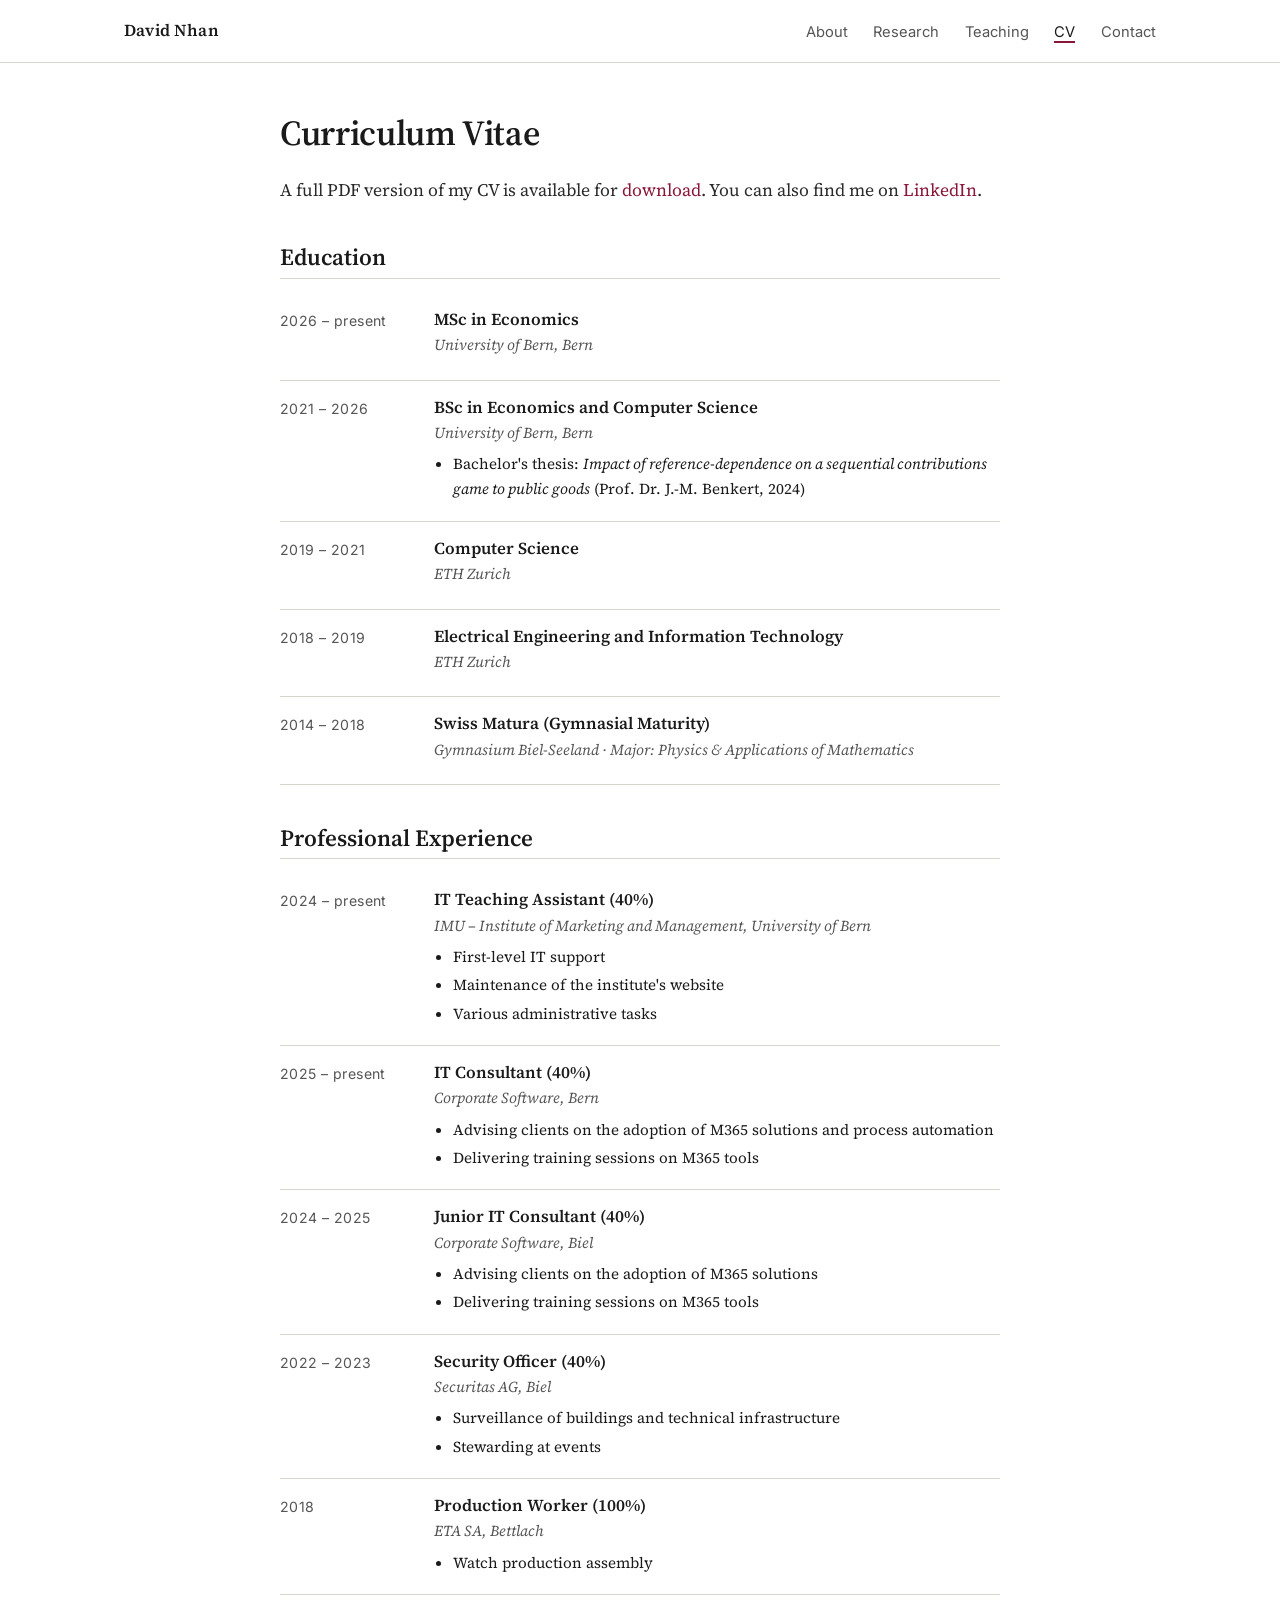
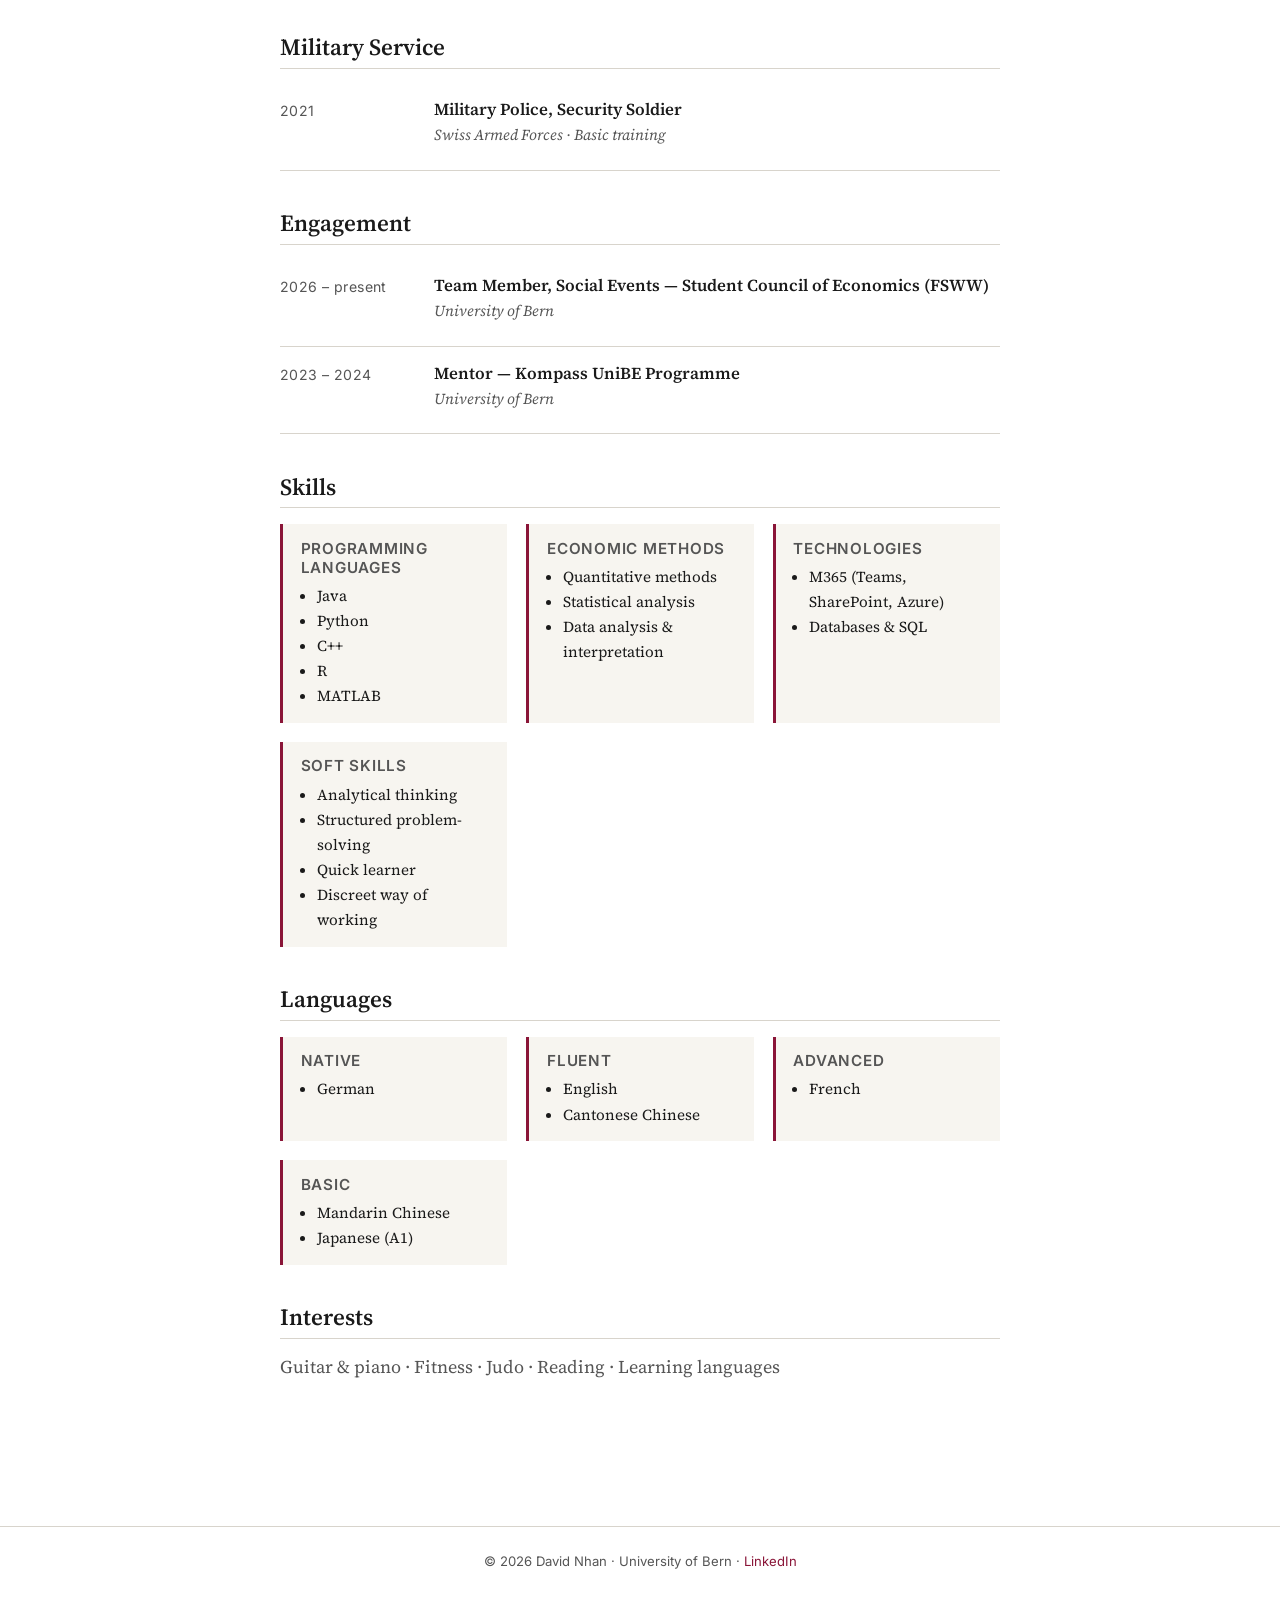
==== cv.html @ 2803896f "Initial commit: academic website" ====
<!DOCTYPE html>
<html lang="en">
<head>
  <meta charset="UTF-8" />
  <meta name="viewport" content="width=device-width, initial-scale=1.0" />
  <title>CV — David Nhan</title>
  <link rel="preconnect" href="https://fonts.googleapis.com" />
  <link rel="preconnect" href="https://fonts.gstatic.com" crossorigin />
  <link href="https://fonts.googleapis.com/css2?family=Inter:wght@400;500;600&family=Source+Serif+4:ital,wght@0,400;0,600;1,400&display=swap" rel="stylesheet" />
  <link rel="stylesheet" href="styles.css" />
</head>
<body>
  <header class="site-header">
    <nav class="nav" aria-label="Main navigation">
      <a href="index.html" class="nav-brand">David Nhan</a>
      <button class="nav-toggle" aria-label="Open menu" aria-expanded="false">☰</button>
      <ul class="nav-links" id="nav-links">
        <li><a href="index.html">About</a></li>
        <li><a href="research.html">Research</a></li>
        <li><a href="teaching.html">Teaching</a></li>
        <li><a href="cv.html" class="active">CV</a></li>
        <li><a href="index.html#contact">Contact</a></li>
      </ul>
    </nav>
  </header>

  <main>
    <div class="container-narrow">
      <h1>Curriculum Vitae</h1>
      <p class="lead">
        A full PDF version of my CV is available for
        <a href="docs/David-Nhan-FlowCV-Lebenslauf.pdf" target="_blank" rel="noopener">download</a>.
        You can also find me on
        <a href="https://www.linkedin.com/in/david-nhan-41972a270/" target="_blank" rel="noopener">LinkedIn</a>.
      </p>

      <h2>Education</h2>

      <div class="cv-section">
        <div class="cv-period">2026 – present</div>
        <div class="cv-entry">
          <h4>MSc in Economics</h4>
          <div class="cv-place">University of Bern, Bern</div>
        </div>
      </div>

      <div class="cv-section">
        <div class="cv-period">2021 – 2026</div>
        <div class="cv-entry">
          <h4>BSc in Economics and Computer Science</h4>
          <div class="cv-place">University of Bern, Bern</div>
          <ul>
            <li>Bachelor's thesis: <em>Impact of reference-dependence on a sequential contributions game to public goods</em> (Prof. Dr. J.-M. Benkert, 2024)</li>
          </ul>
        </div>
      </div>

      <div class="cv-section">
        <div class="cv-period">2019 – 2021</div>
        <div class="cv-entry">
          <h4>Computer Science</h4>
          <div class="cv-place">ETH Zurich</div>
        </div>
      </div>

      <div class="cv-section">
        <div class="cv-period">2018 – 2019</div>
        <div class="cv-entry">
          <h4>Electrical Engineering and Information Technology</h4>
          <div class="cv-place">ETH Zurich</div>
        </div>
      </div>

      <div class="cv-section">
        <div class="cv-period">2014 – 2018</div>
        <div class="cv-entry">
          <h4>Swiss Matura (Gymnasial Maturity)</h4>
          <div class="cv-place">Gymnasium Biel-Seeland · Major: Physics &amp; Applications of Mathematics</div>
        </div>
      </div>

      <h2>Professional Experience</h2>

      <div class="cv-section">
        <div class="cv-period">2024 – present</div>
        <div class="cv-entry">
          <h4>IT Teaching Assistant (40%)</h4>
          <div class="cv-place">IMU – Institute of Marketing and Management, University of Bern</div>
          <ul>
            <li>First-level IT support</li>
            <li>Maintenance of the institute's website</li>
            <li>Various administrative tasks</li>
          </ul>
        </div>
      </div>

      <div class="cv-section">
        <div class="cv-period">2025 – present</div>
        <div class="cv-entry">
          <h4>IT Consultant (40%)</h4>
          <div class="cv-place">Corporate Software, Bern</div>
          <ul>
            <li>Advising clients on the adoption of M365 solutions and process automation</li>
            <li>Delivering training sessions on M365 tools</li>
          </ul>
        </div>
      </div>

      <div class="cv-section">
        <div class="cv-period">2024 – 2025</div>
        <div class="cv-entry">
          <h4>Junior IT Consultant (40%)</h4>
          <div class="cv-place">Corporate Software, Biel</div>
          <ul>
            <li>Advising clients on the adoption of M365 solutions</li>
            <li>Delivering training sessions on M365 tools</li>
          </ul>
        </div>
      </div>

      <div class="cv-section">
        <div class="cv-period">2022 – 2023</div>
        <div class="cv-entry">
          <h4>Security Officer (40%)</h4>
          <div class="cv-place">Securitas AG, Biel</div>
          <ul>
            <li>Surveillance of buildings and technical infrastructure</li>
            <li>Stewarding at events</li>
          </ul>
        </div>
      </div>

      <div class="cv-section">
        <div class="cv-period">2018</div>
        <div class="cv-entry">
          <h4>Production Worker (100%)</h4>
          <div class="cv-place">ETA SA, Bettlach</div>
          <ul>
            <li>Watch production assembly</li>
          </ul>
        </div>
      </div>

      <h2>Military Service</h2>
      <div class="cv-section">
        <div class="cv-period">2021</div>
        <div class="cv-entry">
          <h4>Military Police, Security Soldier</h4>
          <div class="cv-place">Swiss Armed Forces · Basic training</div>
        </div>
      </div>

      <h2>Engagement</h2>
      <div class="cv-section">
        <div class="cv-period">2026 – present</div>
        <div class="cv-entry">
          <h4>Team Member, Social Events — Student Council of Economics (FSWW)</h4>
          <div class="cv-place">University of Bern</div>
        </div>
      </div>
      <div class="cv-section">
        <div class="cv-period">2023 – 2024</div>
        <div class="cv-entry">
          <h4>Mentor — Kompass UniBE Programme</h4>
          <div class="cv-place">University of Bern</div>
        </div>
      </div>

      <h2>Skills</h2>
      <div class="tag-grid">
        <div class="tag-card">
          <h4>Programming Languages</h4>
          <ul>
            <li>Java</li>
            <li>Python</li>
            <li>C++</li>
            <li>R</li>
            <li>MATLAB</li>
          </ul>
        </div>
        <div class="tag-card">
          <h4>Economic Methods</h4>
          <ul>
            <li>Quantitative methods</li>
            <li>Statistical analysis</li>
            <li>Data analysis &amp; interpretation</li>
          </ul>
        </div>
        <div class="tag-card">
          <h4>Technologies</h4>
          <ul>
            <li>M365 (Teams, SharePoint, Azure)</li>
            <li>Databases &amp; SQL</li>
          </ul>
        </div>
        <div class="tag-card">
          <h4>Soft Skills</h4>
          <ul>
            <li>Analytical thinking</li>
            <li>Structured problem-solving</li>
            <li>Quick learner</li>
            <li>Discreet way of working</li>
          </ul>
        </div>
      </div>

      <h2>Languages</h2>
      <div class="tag-grid">
        <div class="tag-card">
          <h4>Native</h4>
          <ul><li>German</li></ul>
        </div>
        <div class="tag-card">
          <h4>Fluent</h4>
          <ul>
            <li>English</li>
            <li>Cantonese Chinese</li>
          </ul>
        </div>
        <div class="tag-card">
          <h4>Advanced</h4>
          <ul><li>French</li></ul>
        </div>
        <div class="tag-card">
          <h4>Basic</h4>
          <ul>
            <li>Mandarin Chinese</li>
            <li>Japanese (A1)</li>
          </ul>
        </div>
      </div>

      <h2>Interests</h2>
      <p class="muted">Guitar &amp; piano · Fitness · Judo · Reading · Learning languages</p>
    </div>
  </main>

  <footer class="site-footer">
    © <span id="year"></span> David Nhan · University of Bern ·
    <a href="https://www.linkedin.com/in/david-nhan-41972a270/" target="_blank" rel="noopener">LinkedIn</a>
  </footer>

  <script src="script.js"></script>
</body>
</html>
---- styles.css ----
/* ============================================
   Academic Website – David Nhan
   Style: classic academic (think MIT/Stanford
   faculty pages). Restrained palette, serif
   typography, generous whitespace.
   ============================================ */

:root {
  --color-bg: #ffffff;
  --color-surface: #f7f5f0;
  --color-text: #1a1a1a;
  --color-muted: #555;
  --color-line: #d8d4cc;
  --color-accent: #8a1538;     /* Berner Burgundrot */
  --color-accent-dark: #5e0e26;
  --color-link: #8a1538;

  --font-serif: "Source Serif 4", "Source Serif Pro", "Iowan Old Style",
                "Palatino Linotype", Palatino, Georgia, serif;
  --font-sans: "Inter", -apple-system, BlinkMacSystemFont, "Segoe UI",
               Roboto, Helvetica, Arial, sans-serif;

  --max-width: 1080px;
  --content-width: 720px;
}

/* -------- Reset / base -------- */
*,
*::before,
*::after { box-sizing: border-box; }

html { scroll-behavior: smooth; }

body {
  margin: 0;
  font-family: var(--font-serif);
  font-size: 18px;
  line-height: 1.65;
  color: var(--color-text);
  background: var(--color-bg);
  -webkit-font-smoothing: antialiased;
  text-rendering: optimizeLegibility;
}

img { max-width: 100%; display: block; }

a {
  color: var(--color-link);
  text-decoration: none;
  border-bottom: 1px solid transparent;
  transition: border-color .15s ease, color .15s ease;
}
a:hover { border-bottom-color: var(--color-link); }

h1, h2, h3, h4 {
  font-family: var(--font-serif);
  font-weight: 600;
  line-height: 1.25;
  margin: 0 0 .6em;
  color: var(--color-text);
}
h1 { font-size: 2.2rem; letter-spacing: -0.01em; }
h2 {
  font-size: 1.45rem;
  margin-top: 2.4rem;
  padding-bottom: .35rem;
  border-bottom: 1px solid var(--color-line);
}
h3 { font-size: 1.15rem; margin-top: 1.6rem; }

p { margin: 0 0 1rem; }

/* -------- Header / Navigation -------- */
.site-header {
  border-bottom: 1px solid var(--color-line);
  background: var(--color-bg);
  position: sticky;
  top: 0;
  z-index: 50;
  backdrop-filter: saturate(180%) blur(8px);
  background-color: rgba(255, 255, 255, 0.92);
}

.nav {
  max-width: var(--max-width);
  margin: 0 auto;
  padding: 1rem 1.5rem;
  display: flex;
  align-items: center;
  justify-content: space-between;
  gap: 2rem;
}

.nav-brand {
  font-family: var(--font-serif);
  font-size: 1.05rem;
  font-weight: 600;
  letter-spacing: 0.01em;
  color: var(--color-text);
  border-bottom: none;
}
.nav-brand:hover { color: var(--color-accent); }

.nav-links {
  display: flex;
  gap: 1.6rem;
  list-style: none;
  margin: 0;
  padding: 0;
}

.nav-links a {
  font-family: var(--font-sans);
  font-size: 0.92rem;
  color: var(--color-muted);
  border-bottom: none;
  position: relative;
  padding-bottom: 2px;
}
.nav-links a::after {
  content: "";
  position: absolute;
  left: 0; right: 0; bottom: 0;
  height: 2px;
  background: var(--color-accent);
  transform: scaleX(0);
  transform-origin: center;
  transition: transform .2s ease;
}
.nav-links a:hover,
.nav-links a.active {
  color: var(--color-text);
}
.nav-links a:hover::after,
.nav-links a.active::after { transform: scaleX(1); }

.nav-toggle {
  display: none;
  background: none;
  border: 1px solid var(--color-line);
  border-radius: 4px;
  padding: .35rem .55rem;
  cursor: pointer;
  font-size: 1.1rem;
}

/* -------- Layout -------- */
main {
  max-width: var(--max-width);
  margin: 0 auto;
  padding: 3rem 1.5rem 4rem;
}

.container-narrow {
  max-width: var(--content-width);
  margin: 0 auto;
}

/* -------- Home: hero -------- */
.hero {
  display: grid;
  grid-template-columns: 220px 1fr;
  gap: 2.5rem;
  align-items: start;
  margin-bottom: 3rem;
}

.hero-photo {
  width: 220px;
  height: 270px;
  object-fit: cover;
  border: 1px solid var(--color-line);
  filter: grayscale(15%);
}

.hero-text h1 { margin-bottom: .25rem; }
.hero-title {
  font-family: var(--font-sans);
  font-size: 0.95rem;
  color: var(--color-muted);
  text-transform: uppercase;
  letter-spacing: 0.08em;
  margin-bottom: 1rem;
}

.hero-affiliation {
  font-style: italic;
  color: var(--color-muted);
  margin-bottom: 1.2rem;
}

.contact-list {
  list-style: none;
  padding: 0;
  margin: 1rem 0 0;
  font-family: var(--font-sans);
  font-size: 0.9rem;
  color: var(--color-muted);
}
.contact-list li {
  padding: .15rem 0;
}
.contact-list .label {
  display: inline-block;
  width: 90px;
  color: var(--color-text);
  font-weight: 500;
}

/* -------- News list -------- */
.news-list {
  list-style: none;
  padding: 0;
  margin: 0;
}
.news-list li {
  display: grid;
  grid-template-columns: 90px 1fr;
  gap: 1rem;
  padding: .6rem 0;
  border-bottom: 1px dotted var(--color-line);
}
.news-list li:last-child { border-bottom: none; }
.news-date {
  font-family: var(--font-sans);
  font-size: .85rem;
  color: var(--color-muted);
  text-transform: uppercase;
  letter-spacing: 0.05em;
  padding-top: .15rem;
}

/* -------- Research / Publications -------- */
.research-area {
  margin-bottom: 1.4rem;
}
.research-area h3 { margin-bottom: .3rem; }

.publication {
  padding: 1rem 0;
  border-bottom: 1px solid var(--color-line);
}
.publication:last-child { border-bottom: none; }
.publication .pub-title {
  font-weight: 600;
  font-size: 1.05rem;
  margin-bottom: .25rem;
}
.publication .pub-meta {
  font-family: var(--font-sans);
  font-size: 0.88rem;
  color: var(--color-muted);
  margin-bottom: .4rem;
}
.publication .pub-abstract {
  font-size: 0.96rem;
  color: #333;
}
.pub-links {
  margin-top: .5rem;
  font-family: var(--font-sans);
  font-size: 0.85rem;
}
.pub-links a {
  display: inline-block;
  margin-right: .8rem;
  padding: .2rem .55rem;
  border: 1px solid var(--color-line);
  border-radius: 3px;
  color: var(--color-muted);
}
.pub-links a:hover {
  color: var(--color-accent);
  border-color: var(--color-accent);
}

/* -------- CV -------- */
.cv-section {
  display: grid;
  grid-template-columns: 130px 1fr;
  gap: 1.5rem;
  padding: 1rem 0;
  border-bottom: 1px solid var(--color-line);
}
.cv-section:last-child { border-bottom: none; }

.cv-period {
  font-family: var(--font-sans);
  font-size: 0.88rem;
  color: var(--color-muted);
  letter-spacing: 0.03em;
}
.cv-entry h4 {
  margin: 0 0 .15rem;
  font-size: 1.05rem;
  font-weight: 600;
}
.cv-entry .cv-place {
  font-style: italic;
  color: var(--color-muted);
  font-size: 0.95rem;
  margin-bottom: .4rem;
}
.cv-entry ul {
  margin: .3rem 0 0;
  padding-left: 1.2rem;
  font-size: 0.95rem;
}
.cv-entry ul li { margin-bottom: .2rem; }

/* -------- Skills tags -------- */
.tag-grid {
  display: grid;
  grid-template-columns: repeat(auto-fit, minmax(220px, 1fr));
  gap: 1.2rem;
  margin-top: 1rem;
}
.tag-card {
  background: var(--color-surface);
  border-left: 3px solid var(--color-accent);
  padding: .9rem 1.1rem;
}
.tag-card h4 {
  margin: 0 0 .4rem;
  font-size: 0.95rem;
  font-family: var(--font-sans);
  text-transform: uppercase;
  letter-spacing: 0.05em;
  color: var(--color-muted);
}
.tag-card ul {
  margin: 0;
  padding-left: 1rem;
  font-size: 0.95rem;
}

/* -------- Teaching list -------- */
.teaching-list {
  list-style: none;
  padding: 0;
  margin: 0;
}
.teaching-list li {
  padding: .8rem 0;
  border-bottom: 1px solid var(--color-line);
}
.teaching-list .course-title {
  font-weight: 600;
}
.teaching-list .course-meta {
  font-family: var(--font-sans);
  font-size: 0.85rem;
  color: var(--color-muted);
  margin-top: .15rem;
}

/* -------- Footer -------- */
.site-footer {
  border-top: 1px solid var(--color-line);
  margin-top: 4rem;
  padding: 1.5rem;
  text-align: center;
  font-family: var(--font-sans);
  font-size: 0.82rem;
  color: var(--color-muted);
}

/* -------- Utility -------- */
.lead {
  font-size: 1.1rem;
  color: #2a2a2a;
}
.muted { color: var(--color-muted); }

/* -------- Responsive -------- */
@media (max-width: 760px) {
  body { font-size: 17px; }

  .hero {
    grid-template-columns: 1fr;
    gap: 1.5rem;
  }
  .hero-photo {
    width: 160px;
    height: 200px;
    margin: 0 auto;
  }
  .hero-text { text-align: center; }
  .contact-list { display: inline-block; text-align: left; }

  .nav-links {
    position: absolute;
    top: 100%;
    right: 1rem;
    background: var(--color-bg);
    border: 1px solid var(--color-line);
    flex-direction: column;
    padding: 1rem 1.4rem;
    gap: .8rem;
    display: none;
    box-shadow: 0 6px 20px rgba(0,0,0,.06);
  }
  .nav-links.open { display: flex; }
  .nav-toggle { display: inline-block; }

  .cv-section,
  .news-list li {
    grid-template-columns: 1fr;
    gap: .25rem;
  }
}
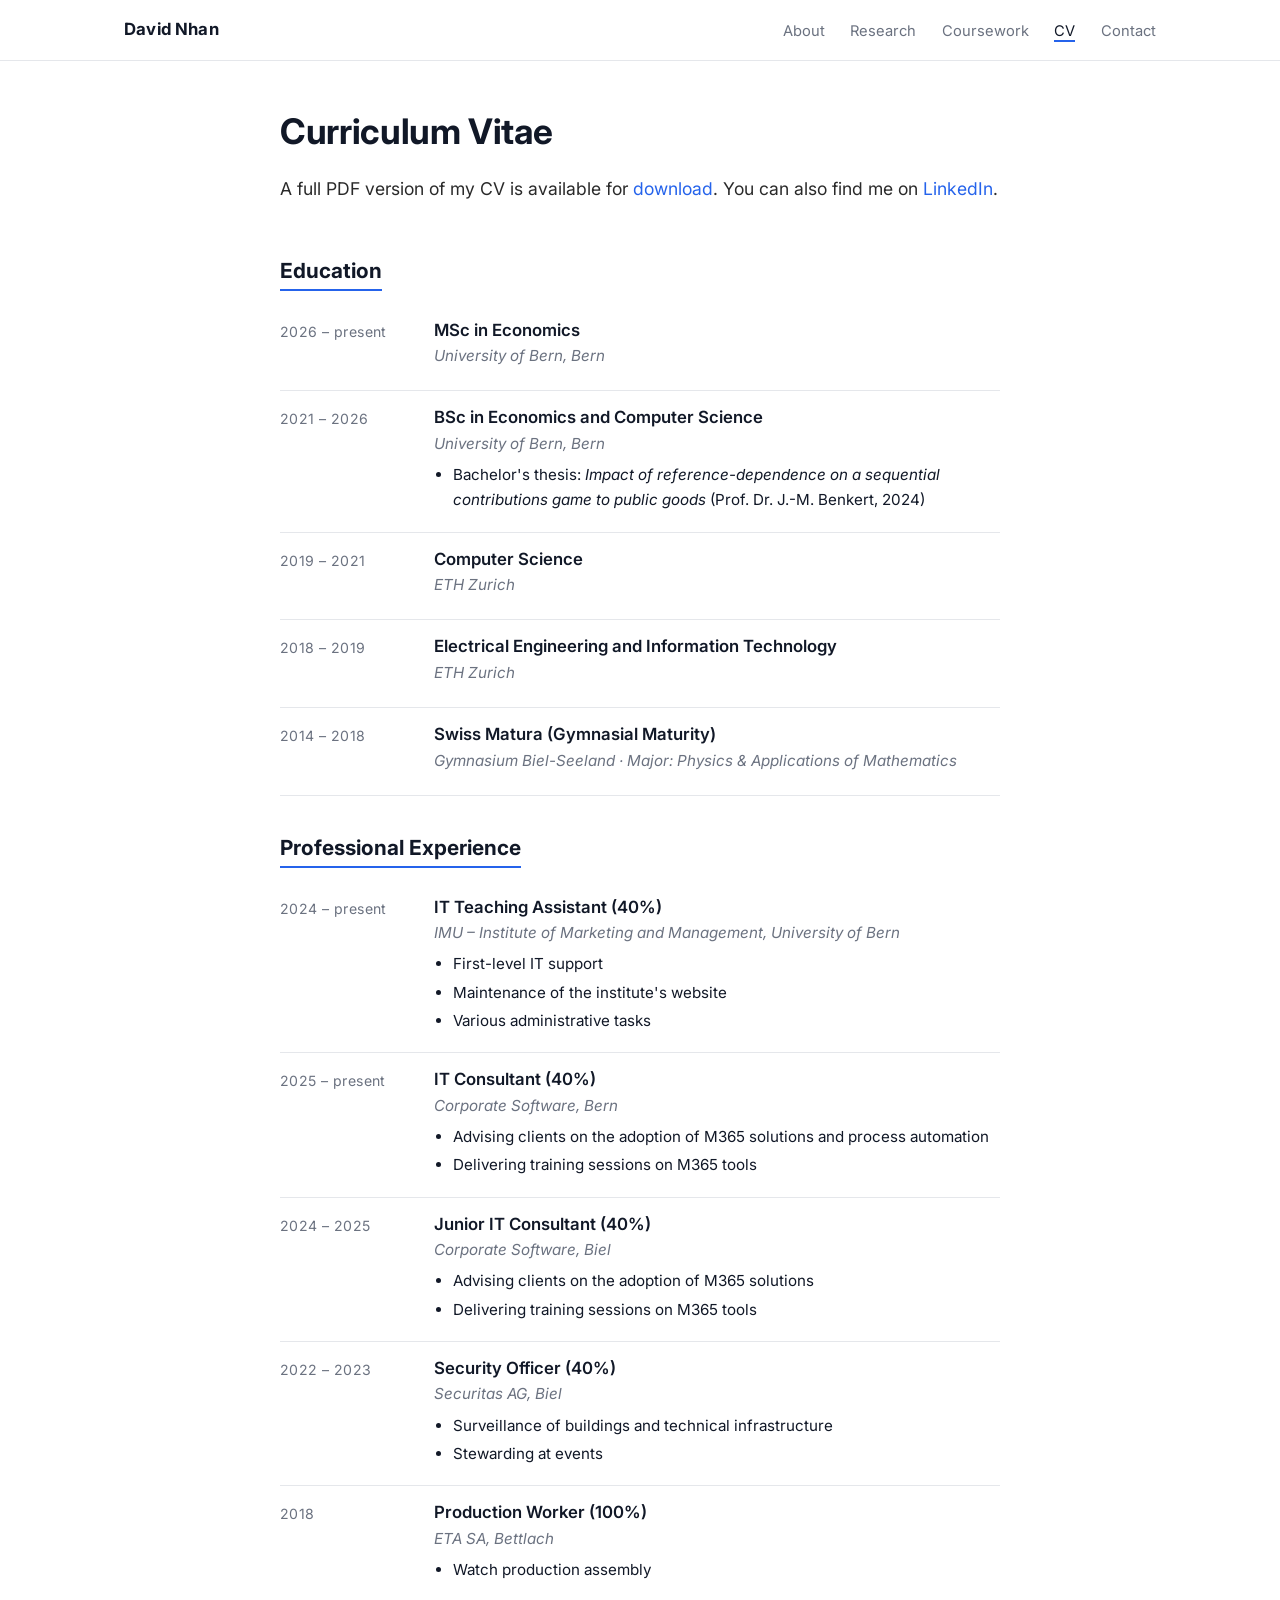
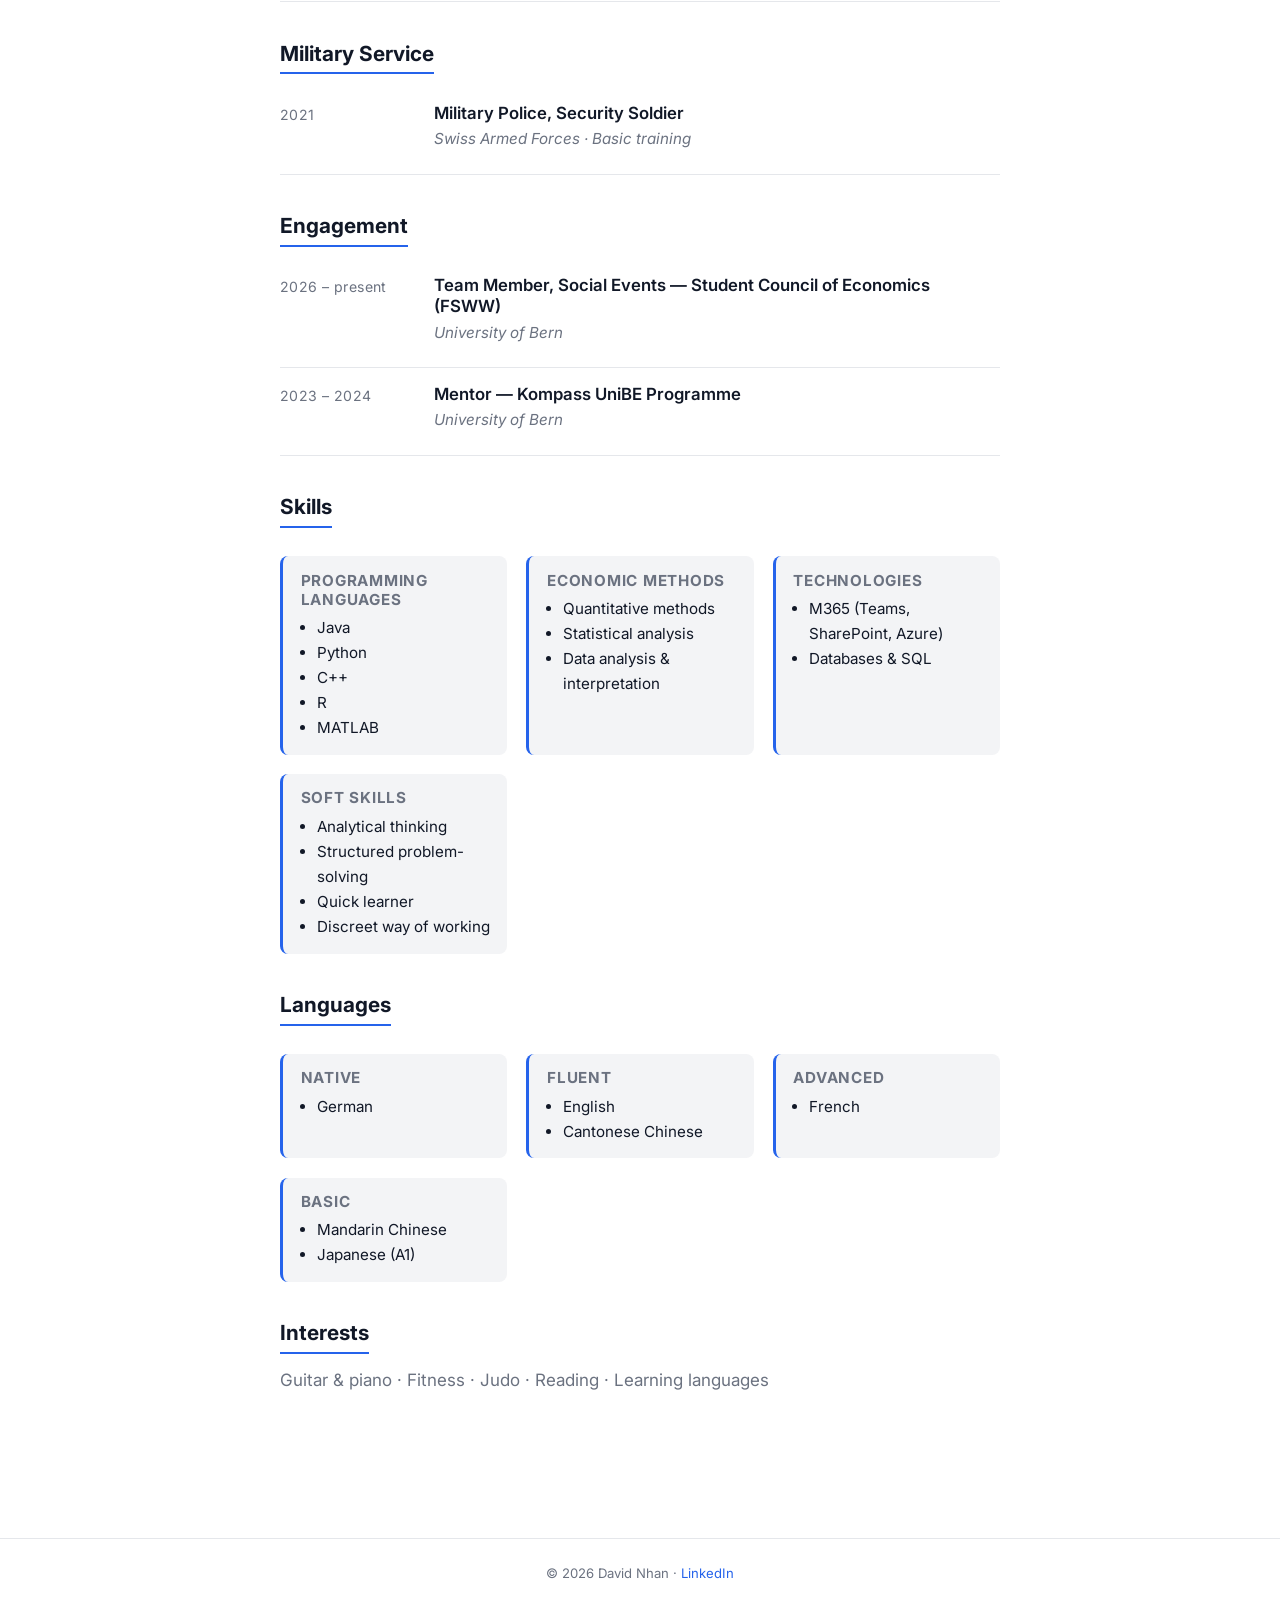
==== commit 48d03fa7: "Redesign: modern student style, remove professor artifacts" ====
--- a/cv.html
+++ b/cv.html
@@ -17,7 +17,7 @@
       <ul class="nav-links" id="nav-links">
         <li><a href="index.html">About</a></li>
         <li><a href="research.html">Research</a></li>
-        <li><a href="teaching.html">Teaching</a></li>
+        <li><a href="teaching.html">Coursework</a></li>
         <li><a href="cv.html" class="active">CV</a></li>
         <li><a href="index.html#contact">Contact</a></li>
       </ul>
@@ -236,7 +236,7 @@
   </main>
 
   <footer class="site-footer">
-    © <span id="year"></span> David Nhan · University of Bern ·
+    © <span id="year"></span> David Nhan ·
     <a href="https://www.linkedin.com/in/david-nhan-41972a270/" target="_blank" rel="noopener">LinkedIn</a>
   </footer>
 
--- a/styles.css
+++ b/styles.css
@@ -1,22 +1,19 @@
 /* ============================================
-   Academic Website – David Nhan
-   Style: classic academic (think MIT/Stanford
-   faculty pages). Restrained palette, serif
-   typography, generous whitespace.
+   Personal Website – David Nhan
+   Style: modern, clean student portfolio.
    ============================================ */
 
 :root {
   --color-bg: #ffffff;
-  --color-surface: #f7f5f0;
-  --color-text: #1a1a1a;
-  --color-muted: #555;
-  --color-line: #d8d4cc;
-  --color-accent: #8a1538;     /* Berner Burgundrot */
-  --color-accent-dark: #5e0e26;
-  --color-link: #8a1538;
-
-  --font-serif: "Source Serif 4", "Source Serif Pro", "Iowan Old Style",
-                "Palatino Linotype", Palatino, Georgia, serif;
+  --color-surface: #f3f4f6;
+  --color-text: #111827;
+  --color-muted: #6b7280;
+  --color-line: #e5e7eb;
+  --color-accent: #2563eb;
+  --color-accent-dark: #1d4ed8;
+  --color-link: #2563eb;
+
+  --font-serif: "Source Serif 4", Georgia, serif;
   --font-sans: "Inter", -apple-system, BlinkMacSystemFont, "Segoe UI",
                Roboto, Helvetica, Arial, sans-serif;
 
@@ -33,8 +30,8 @@
 
 body {
   margin: 0;
-  font-family: var(--font-serif);
-  font-size: 18px;
+  font-family: var(--font-sans);
+  font-size: 17px;
   line-height: 1.65;
   color: var(--color-text);
   background: var(--color-bg);
@@ -53,18 +50,19 @@
 a:hover { border-bottom-color: var(--color-link); }
 
 h1, h2, h3, h4 {
-  font-family: var(--font-serif);
-  font-weight: 600;
+  font-family: var(--font-sans);
+  font-weight: 700;
   line-height: 1.25;
   margin: 0 0 .6em;
   color: var(--color-text);
 }
 h1 { font-size: 2.2rem; letter-spacing: -0.01em; }
 h2 {
-  font-size: 1.45rem;
+  font-size: 1.3rem;
   margin-top: 2.4rem;
   padding-bottom: .35rem;
-  border-bottom: 1px solid var(--color-line);
+  border-bottom: 2px solid var(--color-accent);
+  display: inline-block;
 }
 h3 { font-size: 1.15rem; margin-top: 1.6rem; }
 
@@ -92,9 +90,9 @@
 }
 
 .nav-brand {
-  font-family: var(--font-serif);
+  font-family: var(--font-sans);
   font-size: 1.05rem;
-  font-weight: 600;
+  font-weight: 700;
   letter-spacing: 0.01em;
   color: var(--color-text);
   border-bottom: none;
@@ -159,27 +157,28 @@
 /* -------- Home: hero -------- */
 .hero {
   display: grid;
-  grid-template-columns: 220px 1fr;
+  grid-template-columns: 200px 1fr;
   gap: 2.5rem;
-  align-items: start;
+  align-items: center;
   margin-bottom: 3rem;
 }
 
 .hero-photo {
-  width: 220px;
-  height: 270px;
+  width: 200px;
+  height: 200px;
   object-fit: cover;
-  border: 1px solid var(--color-line);
-  filter: grayscale(15%);
+  border-radius: 50%;
+  border: 3px solid var(--color-line);
+  filter: grayscale(0%);
 }
 
 .hero-text h1 { margin-bottom: .25rem; }
 .hero-title {
   font-family: var(--font-sans);
-  font-size: 0.95rem;
-  color: var(--color-muted);
-  text-transform: uppercase;
-  letter-spacing: 0.08em;
+  font-size: 1rem;
+  color: var(--color-accent);
+  font-weight: 500;
+  letter-spacing: 0;
   margin-bottom: 1rem;
 }
 
@@ -317,6 +316,7 @@
 }
 .tag-card {
   background: var(--color-surface);
+  border-radius: 8px;
   border-left: 3px solid var(--color-accent);
   padding: .9rem 1.1rem;
 }
@@ -381,8 +381,8 @@
     gap: 1.5rem;
   }
   .hero-photo {
-    width: 160px;
-    height: 200px;
+    width: 140px;
+    height: 140px;
     margin: 0 auto;
   }
   .hero-text { text-align: center; }
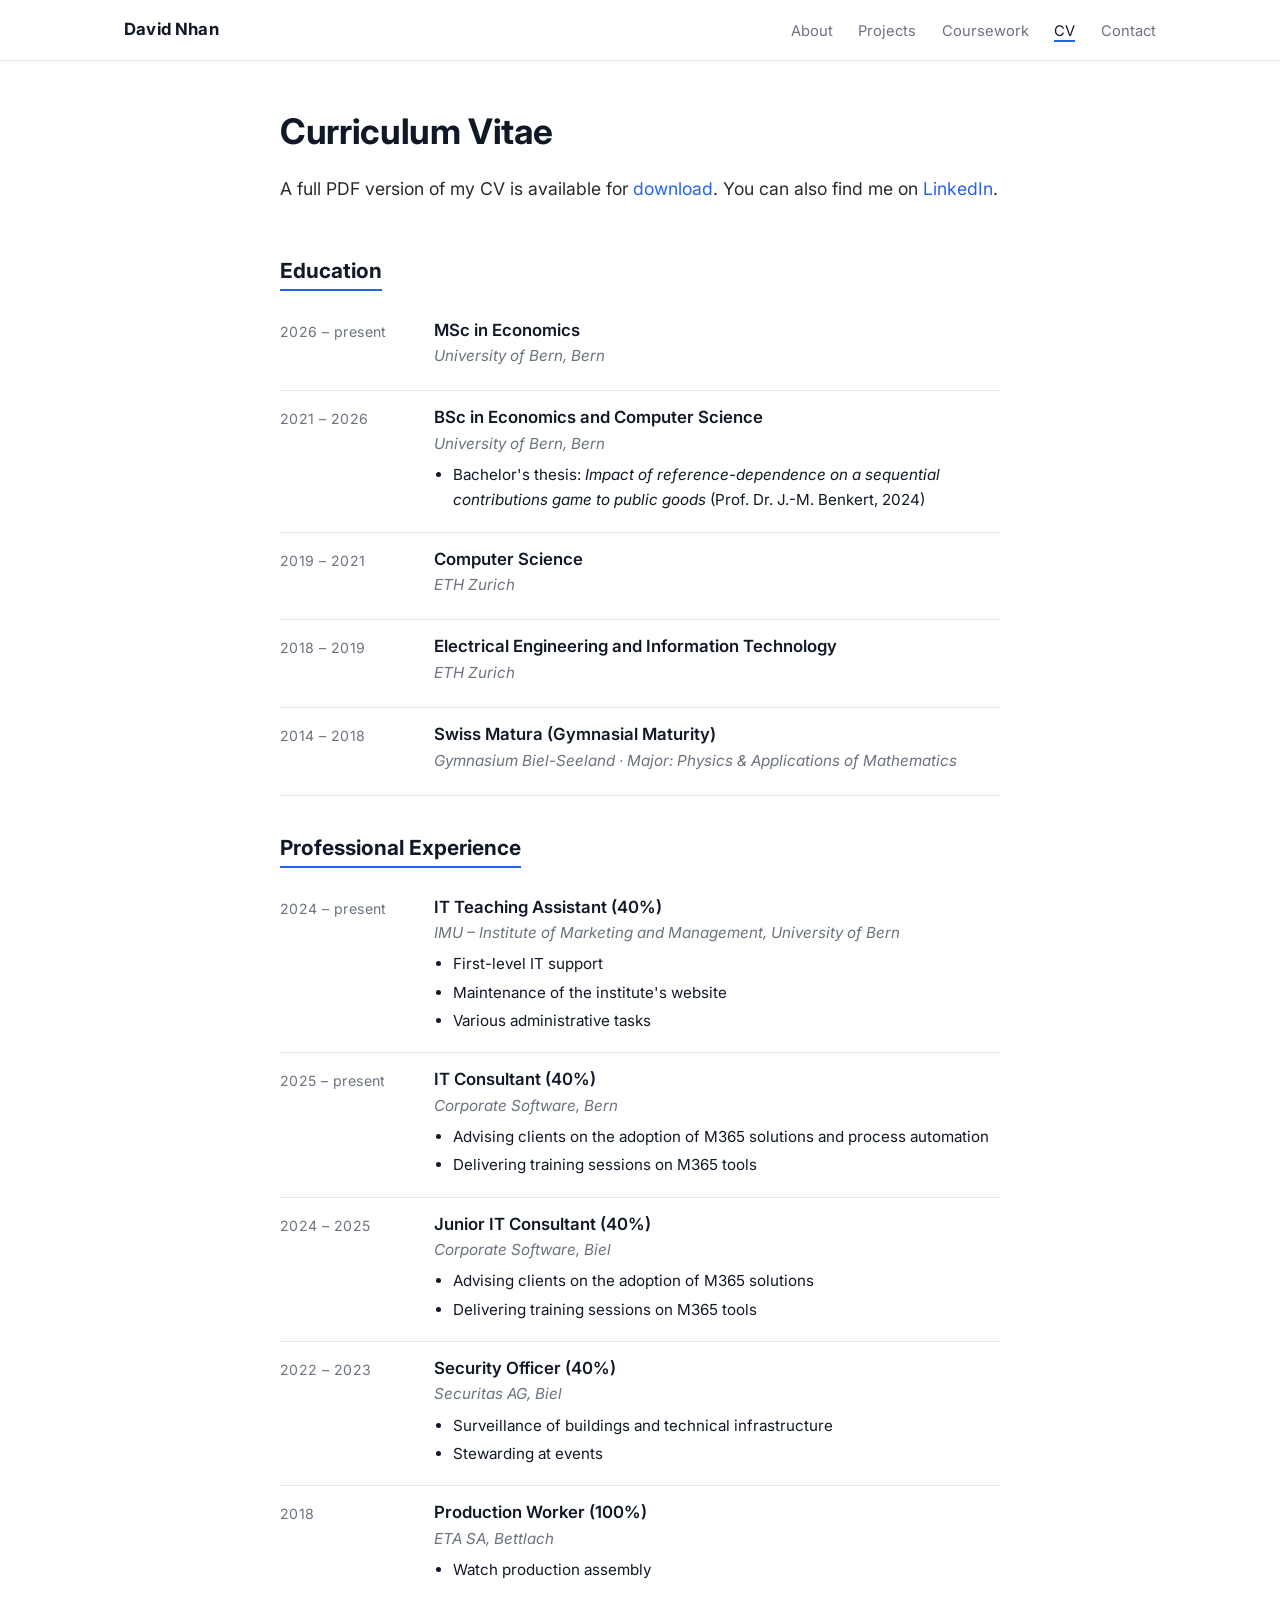
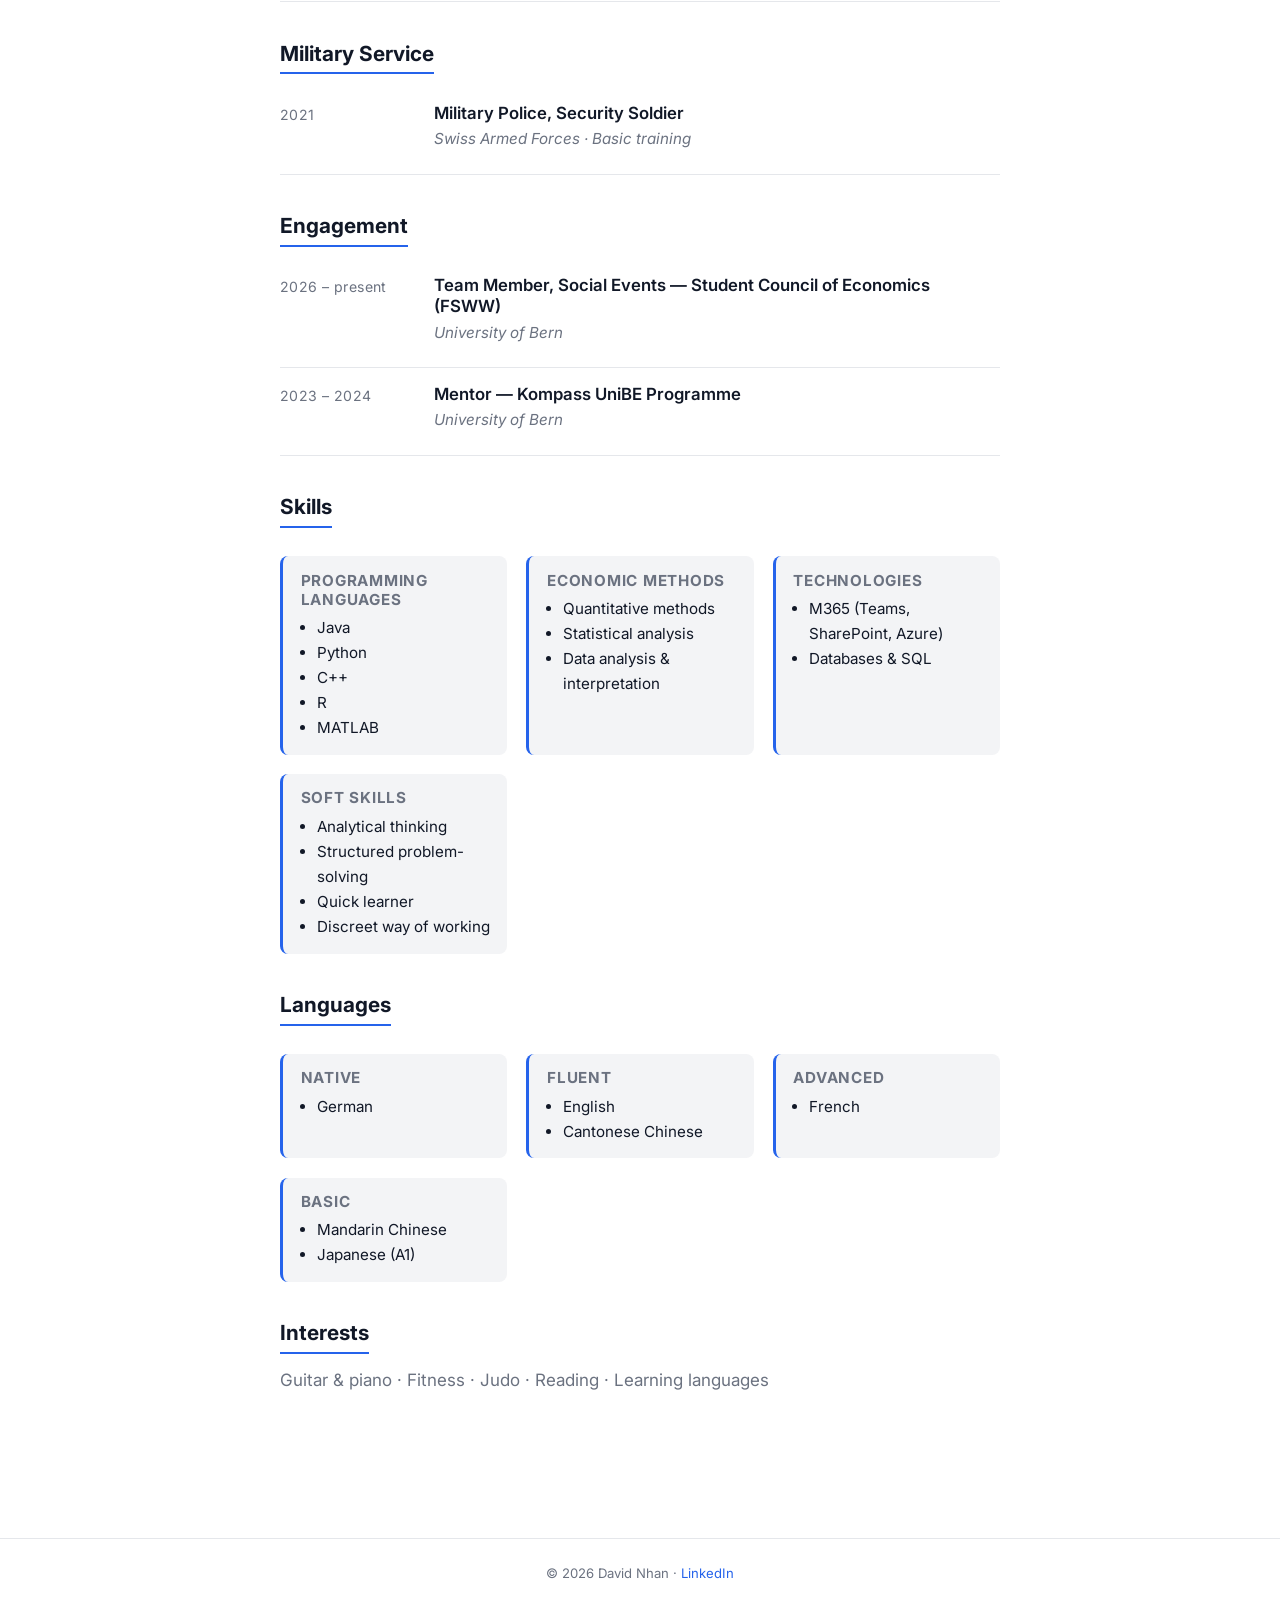
==== commit 5885b111: "Rename Research to Projects" ====
--- a/cv.html
+++ b/cv.html
@@ -16,7 +16,7 @@
       <button class="nav-toggle" aria-label="Open menu" aria-expanded="false">☰</button>
       <ul class="nav-links" id="nav-links">
         <li><a href="index.html">About</a></li>
-        <li><a href="research.html">Research</a></li>
+        <li><a href="projects.html">Projects</a></li>
         <li><a href="teaching.html">Coursework</a></li>
         <li><a href="cv.html" class="active">CV</a></li>
         <li><a href="index.html#contact">Contact</a></li>
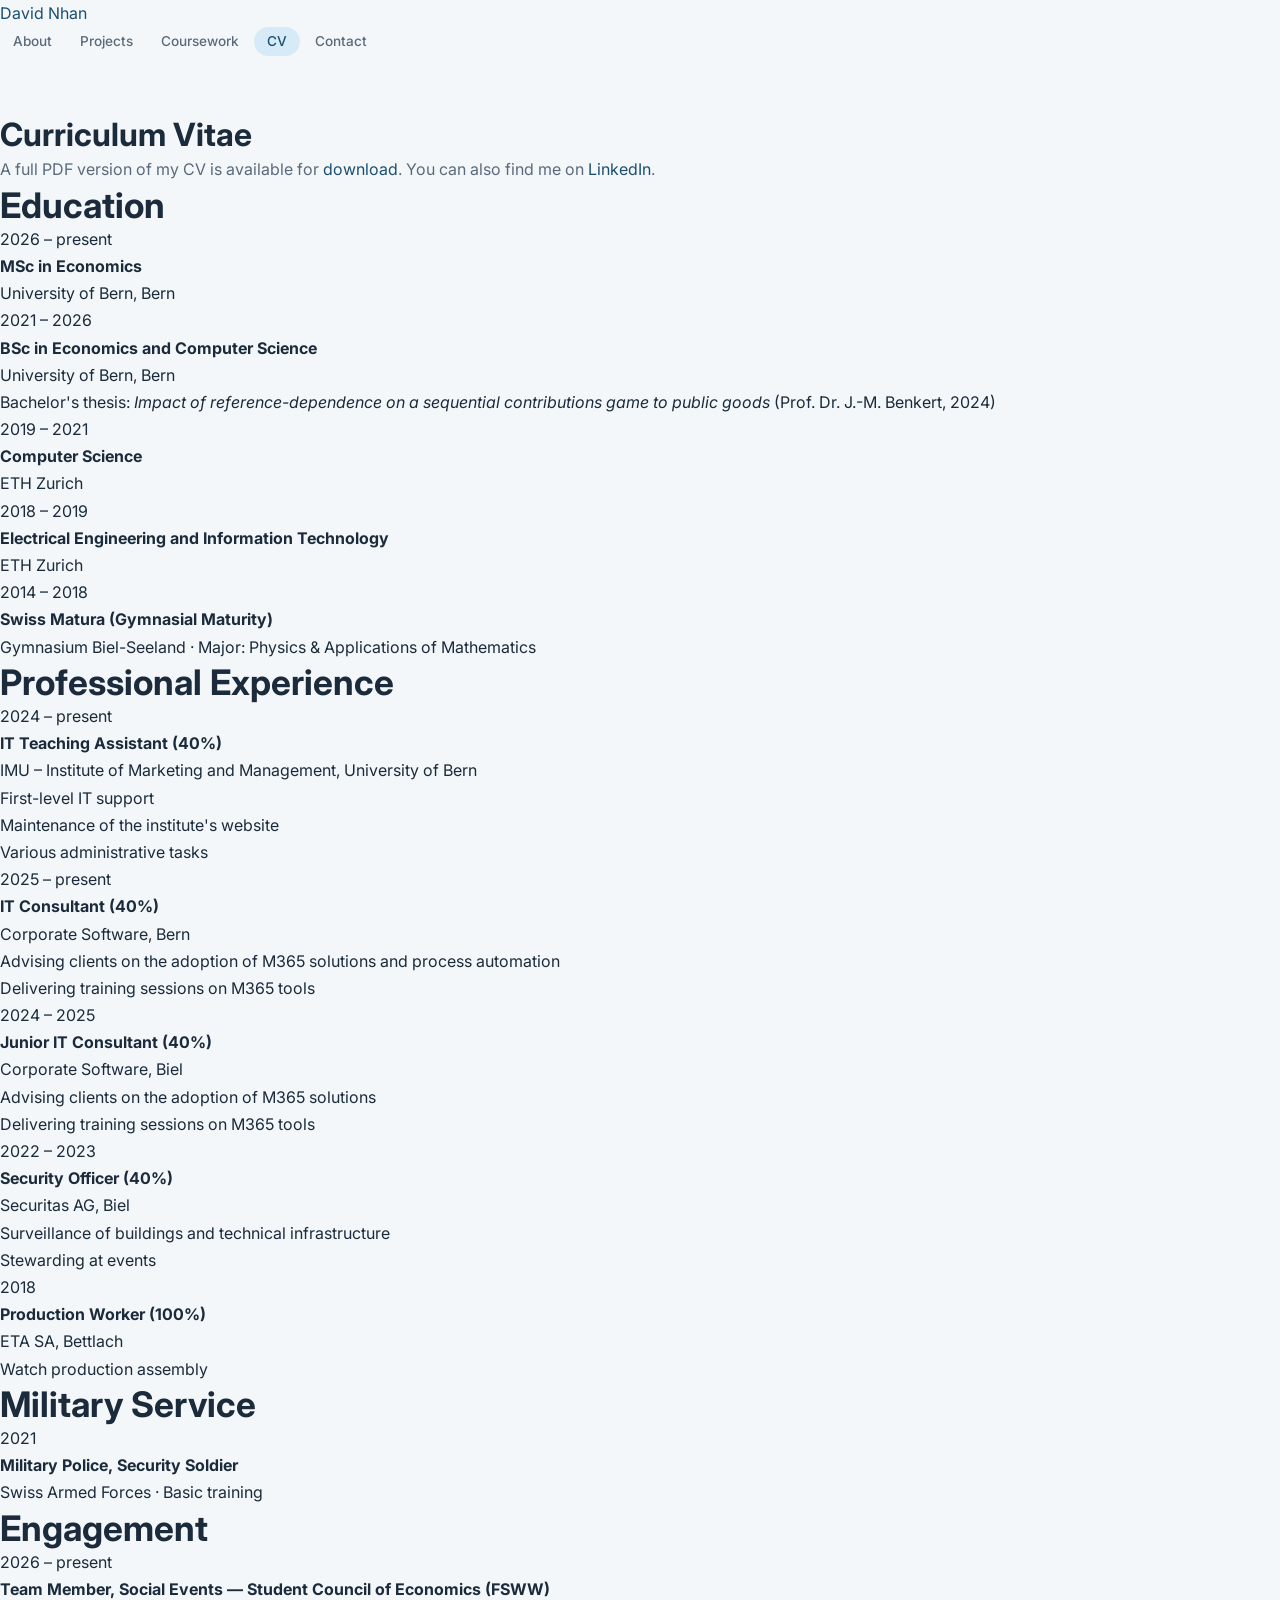
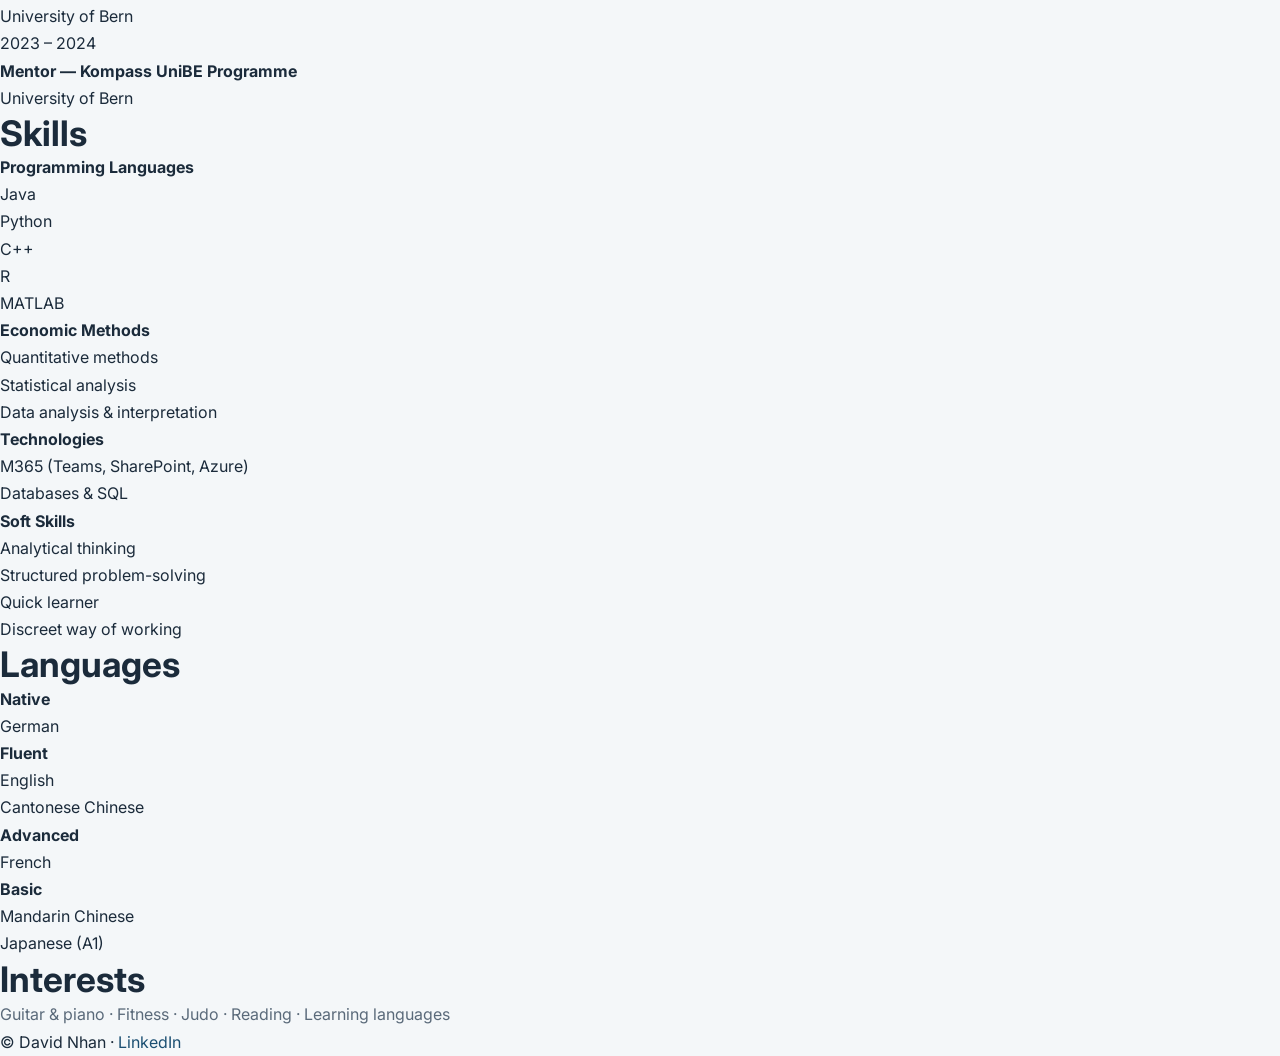
==== commit f6116b10: "updated description" ====
--- a/cv.html
+++ b/cv.html
@@ -29,7 +29,7 @@
       <h1>Curriculum Vitae</h1>
       <p class="lead">
         A full PDF version of my CV is available for
-        <a href="docs/David-Nhan-FlowCV-Lebenslauf.pdf" target="_blank" rel="noopener">download</a>.
+        <a href="docs/David_Nhan_FlowCV.pdf" target="_blank" rel="noopener">download</a>.
         You can also find me on
         <a href="https://www.linkedin.com/in/david-nhan-41972a270/" target="_blank" rel="noopener">LinkedIn</a>.
       </p>
--- a/styles.css
+++ b/styles.css
@@ -1,411 +1,1626 @@
-/* ============================================
-   Personal Website – David Nhan
-   Style: modern, clean student portfolio.
-   ============================================ */
-
+/* ================================================================
+    styles.css — Personal Website
+    ================================================================
+
+   TABLE OF CONTENTS
+   1.  CSS Variables  (colors, shadows, spacing — edit here first)
+   2.  Reset & Base
+   3.  Typography
+   4.  Utility classes
+   5.  Buttons
+   6.  Navigation
+   7.  Hero section
+   8.  About section
+   9.  Timeline  (Education & Experience)
+   10. Skills section
+   11. Projects section
+   12. Interests section
+   13. Contact section
+   14. Footer
+   15. Scroll reveal animation
+   16. Responsive (tablet & mobile)
+
+   ✏️  QUICK CUSTOMISATION:
+   — Colors:     edit the :root block in section 1
+   — Fonts:      edit font-family in the body selector (section 2)
+   — Max width:  edit --max-width in section 1
+   ================================================================ */
+
+
+/* ================================================================
+   1.  CSS VARIABLES
+   ================================================================ */
 :root {
-  --color-bg: #ffffff;
-  --color-surface: #f3f4f6;
-  --color-text: #111827;
-  --color-muted: #6b7280;
-  --color-line: #e5e7eb;
-  --color-accent: #2563eb;
-  --color-accent-dark: #1d4ed8;
-  --color-link: #2563eb;
-
-  --font-serif: "Source Serif 4", Georgia, serif;
-  --font-sans: "Inter", -apple-system, BlinkMacSystemFont, "Segoe UI",
-               Roboto, Helvetica, Arial, sans-serif;
-
-  --max-width: 1080px;
-  --content-width: 720px;
-}
-
-/* -------- Reset / base -------- */
-*,
-*::before,
-*::after { box-sizing: border-box; }
-
-html { scroll-behavior: smooth; }
+    /* ✏️ Change the color palette here */
+    --color-bg:            #F4F7F9;       /* page background */
+    --color-surface:       #FFFFFF;       /* card / nav background */
+    --color-text:          #1B2B3B;       /* main body text */
+    --color-text-muted:    #5A6A7A;       /* secondary text */
+    --color-accent:        #1B4F72;       /* primary accent — deep navy blue */
+    --color-accent-hover:  #154360;       /* darker accent for hover */
+    --color-accent-light:  #D6EAF8;       /* very light accent tint */
+    --color-border:        #DDE6EE;       /* card / input borders */
+    --color-section-alt:   #EBF2F8;       /* alternate section background */
+    --color-tag-bg:        #EBF5FB;       /* tag / badge background */
+    --color-tag-text:      #1B4F72;       /* tag / badge text */
+    --color-exchange:      #0E6655;       /* exchange tag — green */
+    --color-exchange-bg:   #D1F2EB;
+
+    --shadow-sm:  0 1px 4px rgba(0, 0, 0, 0.06);
+    --shadow-md:  0 4px 16px rgba(0, 0, 0, 0.09);
+    --shadow-lg:  0 8px 32px rgba(0, 0, 0, 0.12);
+
+    --radius-sm:   8px;
+    --radius-md:   14px;
+    --radius-lg:   20px;
+    --radius-full: 9999px;
+
+    --transition: 0.24s ease;
+
+    /* ✏️ Change the max content width here */
+    --max-width: 1080px;
+}
+
+
+/* ================================================================
+   2.  RESET & BASE
+   ================================================================ */
+*, *::before, *::after {
+    box-sizing: border-box;
+    margin: 0;
+    padding: 0;
+}
+
+html {
+    font-size: 16px;
+    scroll-behavior: auto;   /* never CSS-smooth — JS animation handles it */
+    overflow-anchor: none;   /* disable scroll anchoring; it adjusts scrollTop mid-animation */
+    overflow-x: hidden;      /* prevent horizontal overflow on mobile */
+}
 
 body {
-  margin: 0;
-  font-family: var(--font-sans);
-  font-size: 17px;
-  line-height: 1.65;
-  color: var(--color-text);
-  background: var(--color-bg);
-  -webkit-font-smoothing: antialiased;
-  text-rendering: optimizeLegibility;
-}
-
-img { max-width: 100%; display: block; }
-
-a {
-  color: var(--color-link);
-  text-decoration: none;
-  border-bottom: 1px solid transparent;
-  transition: border-color .15s ease, color .15s ease;
-}
-a:hover { border-bottom-color: var(--color-link); }
-
-h1, h2, h3, h4 {
-  font-family: var(--font-sans);
-  font-weight: 700;
-  line-height: 1.25;
-  margin: 0 0 .6em;
-  color: var(--color-text);
-}
-h1 { font-size: 2.2rem; letter-spacing: -0.01em; }
+    /* ✏️ Change the font here — keep Inter as fallback */
+    font-family: 'Inter', -apple-system, BlinkMacSystemFont, 'Segoe UI', sans-serif;
+    background-color: var(--color-bg);
+    color: var(--color-text);
+    line-height: 1.7;
+    -webkit-font-smoothing: antialiased;
+    overflow-x: hidden;      /* belt-and-suspenders against horizontal overflow */
+    min-width: 0;
+}
+
+ul { list-style: none; }
+img { display: block; max-width: 100%; }
+a { color: var(--color-accent); text-decoration: none; }
+
+/* nav-highlight animation removed — it was the main cause of the scroll shake */
+
+
+/* ================================================================
+   3.  TYPOGRAPHY
+   ================================================================ */
+h1, h2, h3 { line-height: 1.2; color: var(--color-text); }
+
+/* ✏️ hero name uses Playfair Display — change font-family here */
+h1.hero-name {
+    font-family: 'Playfair Display', Georgia, serif;
+}
+
 h2 {
-  font-size: 1.3rem;
-  margin-top: 2.4rem;
-  padding-bottom: .35rem;
-  border-bottom: 2px solid var(--color-accent);
-  display: inline-block;
-}
-h3 { font-size: 1.15rem; margin-top: 1.6rem; }
-
-p { margin: 0 0 1rem; }
-
-/* -------- Header / Navigation -------- */
-.site-header {
-  border-bottom: 1px solid var(--color-line);
-  background: var(--color-bg);
-  position: sticky;
-  top: 0;
-  z-index: 50;
-  backdrop-filter: saturate(180%) blur(8px);
-  background-color: rgba(255, 255, 255, 0.92);
-}
-
-.nav {
-  max-width: var(--max-width);
-  margin: 0 auto;
-  padding: 1rem 1.5rem;
-  display: flex;
-  align-items: center;
-  justify-content: space-between;
-  gap: 2rem;
-}
-
-.nav-brand {
-  font-family: var(--font-sans);
-  font-size: 1.05rem;
-  font-weight: 700;
-  letter-spacing: 0.01em;
-  color: var(--color-text);
-  border-bottom: none;
-}
-.nav-brand:hover { color: var(--color-accent); }
+    font-size: clamp(1.7rem, 3vw, 2.2rem);
+    font-weight: 700;
+}
+
+h3 {
+    font-size: 1.05rem;
+    font-weight: 600;
+}
+
+p {
+    color: var(--color-text-muted);
+    line-height: 1.8;
+}
+
+
+/* ================================================================
+   4.  UTILITY
+   ================================================================ */
+.container {
+    max-width: var(--max-width);
+    margin: 0 auto;
+    padding: 0 1.5rem;
+}
+
+.section {
+    padding: 5rem 0;
+    scroll-margin-top: 62px;
+}
+
+.section-alt {
+    background-color: var(--color-section-alt);
+}
+
+.section-header {
+    text-align: center;
+    margin-bottom: 3rem;
+}
+
+/* Coloured pill label above a section heading */
+.section-label {
+    display: inline-block;
+    font-size: 0.72rem;
+    font-weight: 600;
+    letter-spacing: 0.12em;
+    text-transform: uppercase;
+    color: var(--color-accent);
+    background-color: var(--color-accent-light);
+    padding: 0.3rem 0.9rem;
+    border-radius: var(--radius-full);
+    margin-bottom: 0.6rem;
+}
+
+
+/* ================================================================
+   5.  BUTTONS
+   ================================================================ */
+.btn {
+    display: inline-flex;
+    align-items: center;
+    gap: 0.45rem;
+    padding: 0.65rem 1.35rem;
+    border-radius: var(--radius-full);
+    font-size: 0.875rem;
+    font-weight: 500;
+    font-family: inherit;
+    cursor: pointer;
+    border: 2px solid transparent;
+    transition: var(--transition);
+    white-space: nowrap;
+    line-height: 1;
+}
+
+/* Filled accent button */
+.btn-primary {
+    background-color: var(--color-accent);
+    color: #fff;
+    border-color: var(--color-accent);
+}
+.btn-primary:hover {
+    background-color: var(--color-accent-hover);
+    border-color: var(--color-accent-hover);
+    transform: translateY(-2px);
+    box-shadow: var(--shadow-md);
+}
+
+/* White / bordered button */
+.btn-secondary {
+    background-color: var(--color-surface);
+    color: var(--color-text);
+    border-color: var(--color-border);
+}
+.btn-secondary:hover {
+    border-color: var(--color-accent);
+    color: var(--color-accent);
+    transform: translateY(-2px);
+    box-shadow: var(--shadow-md);
+}
+
+/* Ghost button */
+.btn-outline {
+    background-color: transparent;
+    color: var(--color-accent);
+    border-color: var(--color-accent);
+}
+.btn-outline:hover {
+    background-color: var(--color-accent);
+    color: #fff;
+    transform: translateY(-2px);
+    box-shadow: var(--shadow-md);
+}
+
+
+/* ================================================================
+   6.  NAVIGATION
+   ================================================================ */
+.nav-header {
+    position: fixed;          /* sticky breaks when a parent has overflow-x:hidden */
+    top: 0;
+    left: 0;
+    right: 0;
+    z-index: 1000;
+    background-color: rgba(244, 247, 249, 0.95);
+    backdrop-filter: blur(14px);
+    -webkit-backdrop-filter: blur(14px);
+    border-bottom: 1px solid var(--color-border);
+}
+
+/* Push page content below the fixed header */
+main {
+    padding-top: 62px;
+}
+
+.nav-container {
+    max-width: var(--max-width);
+    margin: 0 auto;
+    padding: 0 1.5rem;
+    height: 62px;
+    display: flex;
+    align-items: center;
+    justify-content: space-between;
+}
+
+.nav-logo {
+    font-size: 0.78rem;
+    font-weight: 700;
+    color: var(--color-accent);
+    letter-spacing: 0.08em;
+    width: 36px;
+    height: 36px;
+    border: 2px solid var(--color-accent);
+    border-radius: 50%;
+    display: flex;
+    align-items: center;
+    justify-content: center;
+    transition: var(--transition);
+    flex-shrink: 0;
+}
+.nav-logo:hover {
+    background-color: var(--color-accent);
+    color: white;
+}
+
+.nav-lang {
+    font-size: 0.72rem !important;
+    font-weight: 700 !important;
+    letter-spacing: 0.08em;
+    border: 1.5px solid var(--color-accent);
+    border-radius: 4px;
+    padding: 0.2rem 0.5rem !important;
+    color: var(--color-accent) !important;
+    transition: var(--transition);
+}
+.nav-lang:hover, .nav-lang.active {
+    background: var(--color-accent);
+    color: white !important;
+}
 
 .nav-links {
-  display: flex;
-  gap: 1.6rem;
-  list-style: none;
-  margin: 0;
-  padding: 0;
+    display: flex;
+    gap: 0.15rem;
+    align-items: center;
 }
 
 .nav-links a {
-  font-family: var(--font-sans);
-  font-size: 0.92rem;
-  color: var(--color-muted);
-  border-bottom: none;
-  position: relative;
-  padding-bottom: 2px;
-}
-.nav-links a::after {
-  content: "";
-  position: absolute;
-  left: 0; right: 0; bottom: 0;
-  height: 2px;
-  background: var(--color-accent);
-  transform: scaleX(0);
-  transform-origin: center;
-  transition: transform .2s ease;
-}
+    font-size: 0.85rem;
+    font-weight: 500;
+    color: var(--color-text-muted);
+    padding: 0.4rem 0.8rem;
+    border-radius: var(--radius-full);
+    transition: var(--transition);
+}
+
 .nav-links a:hover,
 .nav-links a.active {
-  color: var(--color-text);
-}
-.nav-links a:hover::after,
-.nav-links a.active::after { transform: scaleX(1); }
-
+    color: var(--color-accent);
+    background-color: var(--color-accent-light);
+    /* font-weight intentionally NOT changed — bold text is wider and causes nav layout shift */
+}
+
+/* Hamburger toggle (hidden on desktop) */
 .nav-toggle {
-  display: none;
-  background: none;
-  border: 1px solid var(--color-line);
-  border-radius: 4px;
-  padding: .35rem .55rem;
-  cursor: pointer;
-  font-size: 1.1rem;
-}
-
-/* -------- Layout -------- */
-main {
-  max-width: var(--max-width);
-  margin: 0 auto;
-  padding: 3rem 1.5rem 4rem;
-}
-
-.container-narrow {
-  max-width: var(--content-width);
-  margin: 0 auto;
-}
-
-/* -------- Home: hero -------- */
-.hero {
-  display: grid;
-  grid-template-columns: 200px 1fr;
-  gap: 2.5rem;
-  align-items: center;
-  margin-bottom: 3rem;
-}
-
-.hero-photo {
-  width: 200px;
-  height: 200px;
-  object-fit: cover;
-  border-radius: 50%;
-  border: 3px solid var(--color-line);
-  filter: grayscale(0%);
-}
-
-.hero-text h1 { margin-bottom: .25rem; }
-.hero-title {
-  font-family: var(--font-sans);
-  font-size: 1rem;
-  color: var(--color-accent);
-  font-weight: 500;
-  letter-spacing: 0;
-  margin-bottom: 1rem;
-}
-
-.hero-affiliation {
-  font-style: italic;
-  color: var(--color-muted);
-  margin-bottom: 1.2rem;
-}
-
-.contact-list {
-  list-style: none;
-  padding: 0;
-  margin: 1rem 0 0;
-  font-family: var(--font-sans);
-  font-size: 0.9rem;
-  color: var(--color-muted);
-}
-.contact-list li {
-  padding: .15rem 0;
-}
-.contact-list .label {
-  display: inline-block;
-  width: 90px;
-  color: var(--color-text);
-  font-weight: 500;
-}
-
-/* -------- News list -------- */
-.news-list {
-  list-style: none;
-  padding: 0;
-  margin: 0;
-}
-.news-list li {
-  display: grid;
-  grid-template-columns: 90px 1fr;
-  gap: 1rem;
-  padding: .6rem 0;
-  border-bottom: 1px dotted var(--color-line);
-}
-.news-list li:last-child { border-bottom: none; }
-.news-date {
-  font-family: var(--font-sans);
-  font-size: .85rem;
-  color: var(--color-muted);
-  text-transform: uppercase;
-  letter-spacing: 0.05em;
-  padding-top: .15rem;
-}
-
-/* -------- Research / Publications -------- */
-.research-area {
-  margin-bottom: 1.4rem;
-}
-.research-area h3 { margin-bottom: .3rem; }
-
-.publication {
-  padding: 1rem 0;
-  border-bottom: 1px solid var(--color-line);
-}
-.publication:last-child { border-bottom: none; }
-.publication .pub-title {
-  font-weight: 600;
-  font-size: 1.05rem;
-  margin-bottom: .25rem;
-}
-.publication .pub-meta {
-  font-family: var(--font-sans);
-  font-size: 0.88rem;
-  color: var(--color-muted);
-  margin-bottom: .4rem;
-}
-.publication .pub-abstract {
-  font-size: 0.96rem;
-  color: #333;
-}
-.pub-links {
-  margin-top: .5rem;
-  font-family: var(--font-sans);
-  font-size: 0.85rem;
-}
-.pub-links a {
-  display: inline-block;
-  margin-right: .8rem;
-  padding: .2rem .55rem;
-  border: 1px solid var(--color-line);
-  border-radius: 3px;
-  color: var(--color-muted);
-}
-.pub-links a:hover {
-  color: var(--color-accent);
-  border-color: var(--color-accent);
-}
-
-/* -------- CV -------- */
-.cv-section {
-  display: grid;
-  grid-template-columns: 130px 1fr;
-  gap: 1.5rem;
-  padding: 1rem 0;
-  border-bottom: 1px solid var(--color-line);
-}
-.cv-section:last-child { border-bottom: none; }
-
-.cv-period {
-  font-family: var(--font-sans);
-  font-size: 0.88rem;
-  color: var(--color-muted);
-  letter-spacing: 0.03em;
-}
-.cv-entry h4 {
-  margin: 0 0 .15rem;
-  font-size: 1.05rem;
-  font-weight: 600;
-}
-.cv-entry .cv-place {
-  font-style: italic;
-  color: var(--color-muted);
-  font-size: 0.95rem;
-  margin-bottom: .4rem;
-}
-.cv-entry ul {
-  margin: .3rem 0 0;
-  padding-left: 1.2rem;
-  font-size: 0.95rem;
-}
-.cv-entry ul li { margin-bottom: .2rem; }
-
-/* -------- Skills tags -------- */
-.tag-grid {
-  display: grid;
-  grid-template-columns: repeat(auto-fit, minmax(220px, 1fr));
-  gap: 1.2rem;
-  margin-top: 1rem;
-}
-.tag-card {
-  background: var(--color-surface);
-  border-radius: 8px;
-  border-left: 3px solid var(--color-accent);
-  padding: .9rem 1.1rem;
-}
-.tag-card h4 {
-  margin: 0 0 .4rem;
-  font-size: 0.95rem;
-  font-family: var(--font-sans);
-  text-transform: uppercase;
-  letter-spacing: 0.05em;
-  color: var(--color-muted);
-}
-.tag-card ul {
-  margin: 0;
-  padding-left: 1rem;
-  font-size: 0.95rem;
-}
-
-/* -------- Teaching list -------- */
-.teaching-list {
-  list-style: none;
-  padding: 0;
-  margin: 0;
-}
-.teaching-list li {
-  padding: .8rem 0;
-  border-bottom: 1px solid var(--color-line);
-}
-.teaching-list .course-title {
-  font-weight: 600;
-}
-.teaching-list .course-meta {
-  font-family: var(--font-sans);
-  font-size: 0.85rem;
-  color: var(--color-muted);
-  margin-top: .15rem;
-}
-
-/* -------- Footer -------- */
-.site-footer {
-  border-top: 1px solid var(--color-line);
-  margin-top: 4rem;
-  padding: 1.5rem;
-  text-align: center;
-  font-family: var(--font-sans);
-  font-size: 0.82rem;
-  color: var(--color-muted);
-}
-
-/* -------- Utility -------- */
-.lead {
-  font-size: 1.1rem;
-  color: #2a2a2a;
-}
-.muted { color: var(--color-muted); }
-
-/* -------- Responsive -------- */
-@media (max-width: 760px) {
-  body { font-size: 17px; }
-
-  .hero {
-    grid-template-columns: 1fr;
-    gap: 1.5rem;
-  }
-  .hero-photo {
-    width: 140px;
-    height: 140px;
+    display: none;
+    flex-direction: column;
+    gap: 5px;
+    background: none;
+    border: none;
+    cursor: pointer;
+    padding: 4px;
+}
+
+.nav-toggle span {
+    display: block;
+    width: 22px;
+    height: 2px;
+    background-color: var(--color-text);
+    border-radius: 2px;
+    transition: var(--transition);
+}
+
+/* Animate hamburger into X when open */
+.nav-toggle.open span:nth-child(1) { transform: translateY(7px) rotate(45deg); }
+.nav-toggle.open span:nth-child(2) { opacity: 0; transform: scaleX(0); }
+.nav-toggle.open span:nth-child(3) { transform: translateY(-7px) rotate(-45deg); }
+
+
+/* ================================================================
+   7.  HERO SECTION
+   ================================================================ */
+.hero-section {
+    min-height: auto;
+    display: flex;
+    align-items: center;
+    padding: 3rem 0 2.5rem;
+    scroll-margin-top: 62px;
+    background: linear-gradient(140deg, #F4F7F9 0%, #EBF5FB 55%, #F4F7F9 100%);
+    position: relative;
+    overflow: hidden;
+}
+
+/* Subtle radial glow in the top-right corner */
+.hero-section::before {
+    content: '';
+    position: absolute;
+    top: -180px;
+    right: -180px;
+    width: 550px;
+    height: 550px;
+    background: radial-gradient(circle, rgba(27, 79, 114, 0.07) 0%, transparent 70%);
+    pointer-events: none;
+}
+
+.hero-container {
+    max-width: var(--max-width);
     margin: 0 auto;
-  }
-  .hero-text { text-align: center; }
-  .contact-list { display: inline-block; text-align: left; }
-
-  .nav-links {
+    padding: 0 1.5rem;
+    display: grid;
+    grid-template-columns: minmax(0, 1fr) 320px;
+    gap: 4rem;
+    align-items: start;
+}
+
+/* min-width: 0 is required in grid so long German text wraps
+   instead of expanding the column and pushing the image out */
+.hero-text {
+    min-width: 0;
+}
+
+/* ---- Hero text ---- */
+.hero-greeting {
+    font-size: 0.9rem;
+    font-weight: 500;
+    color: var(--color-accent);
+    letter-spacing: 0.04em;
+    margin-bottom: 0.4rem;
+}
+
+.hero-name {
+    font-size: clamp(2.4rem, 5vw, 3.8rem);
+    font-weight: 700;
+    color: var(--color-text);
+    margin-bottom: 0.75rem;
+    line-height: 1.1;
+}
+
+.hero-headline {
+    font-size: 1.1rem;
+    font-weight: 600;
+    color: var(--color-text);
+    margin-bottom: 0.25rem;
+}
+
+.hero-sub-headline {
+    display: block;
+    font-size: 0.9rem;
+    font-weight: 400;
+    color: var(--color-text-muted);
+    margin-bottom: 1.1rem;
+}
+
+.hero-intro {
+    font-size: 0.95rem;
+    color: var(--color-text-muted);
+    max-width: 100%;
+    margin-bottom: 1.5rem;
+    line-height: 1.85;
+}
+
+/* ---- Badges ---- */
+.hero-badges {
+    display: flex;
+    flex-wrap: wrap;
+    gap: 0.5rem;
+    margin-bottom: 1.75rem;
+}
+
+.badge {
+    display: inline-flex;
+    align-items: center;
+    gap: 0.35rem;
+    font-size: 0.78rem;
+    font-weight: 500;
+    padding: 0.32rem 0.8rem;
+    border-radius: var(--radius-full);
+}
+
+.badge-location {
+    background-color: var(--color-surface);
+    color: var(--color-text-muted);
+    border: 1px solid var(--color-border);
+    box-shadow: var(--shadow-sm);
+}
+
+.badge-open {
+    background-color: #EAFAF1;
+    color: #1E8449;
+    border: 1px solid #A9DFBF;
+}
+
+/* Animated green dot */
+.pulse-dot {
+    width: 7px;
+    height: 7px;
+    background-color: #27AE60;
+    border-radius: 50%;
+    animation: pulse 2.2s ease-in-out infinite;
+    flex-shrink: 0;
+}
+
+@keyframes pulse {
+    0%, 100% { box-shadow: 0 0 0 0 rgba(39, 174, 96, 0.45); }
+    50%       { box-shadow: 0 0 0 5px rgba(39, 174, 96, 0); }
+}
+
+/* ---- Hero buttons ---- */
+.hero-buttons {
+    display: flex;
+    flex-wrap: wrap;
+    gap: 0.7rem;
+}
+
+/* ---- Hero image ---- */
+.hero-image-wrapper {
+    position: relative;
+    display: flex;
+    justify-content: center;
+    align-items: flex-start;
+    flex-shrink: 0;
+    width: 320px;
+}
+
+.hero-image-ring {
+    width: 290px;
+    height: 290px;
+    border-radius: 50%;
+    background: linear-gradient(135deg, var(--color-accent) 0%, #2980B9 100%);
+    padding: 4px;
+    box-shadow: var(--shadow-lg);
+    flex-shrink: 0;
+}
+
+.hero-image {
+    width: 100%;
+    height: 100%;
+    border-radius: 50%;
+    object-fit: cover;
+    object-position: center 20%;
+    border: 4px solid var(--color-surface);
+    background-color: var(--color-accent-light);
+    display: block;
+}
+
+/* Floating university card beneath the image */
+.hero-image-card {
     position: absolute;
-    top: 100%;
-    right: 1rem;
-    background: var(--color-bg);
-    border: 1px solid var(--color-line);
+    bottom: 12px;
+    left: -10px;
+    display: flex;
+    align-items: center;
+    gap: 0.55rem;
+    background-color: var(--color-surface);
+    border: 1px solid var(--color-border);
+    border-radius: var(--radius-md);
+    padding: 0.55rem 0.9rem;
+    box-shadow: var(--shadow-md);
+    color: var(--color-accent);
+    pointer-events: none;
+}
+
+.hero-image-card div {
+    display: flex;
     flex-direction: column;
-    padding: 1rem 1.4rem;
-    gap: .8rem;
-    display: none;
-    box-shadow: 0 6px 20px rgba(0,0,0,.06);
-  }
-  .nav-links.open { display: flex; }
-  .nav-toggle { display: inline-block; }
-
-  .cv-section,
-  .news-list li {
-    grid-template-columns: 1fr;
-    gap: .25rem;
-  }
-}
+    gap: 0.1rem;
+}
+
+.hero-image-card span {
+    font-size: 0.78rem;
+    font-weight: 600;
+    color: var(--color-text);
+    line-height: 1;
+}
+
+.hero-image-card small {
+    font-size: 0.7rem;
+    color: var(--color-text-muted);
+}
+
+
+/* ================================================================
+   8.  ABOUT SECTION
+   ================================================================ */
+.about-content {
+    max-width: 780px;
+    margin: 0 auto;
+}
+
+.about-content p {
+    font-size: 0.96rem;
+    line-height: 1.85;
+    margin-bottom: 1rem;
+}
+
+.about-highlights {
+    display: grid;
+    grid-template-columns: repeat(3, 1fr);
+    gap: 1.25rem;
+    margin-top: 2.5rem;
+}
+
+.highlight-card {
+    background-color: var(--color-surface);
+    border: 1px solid var(--color-border);
+    border-radius: var(--radius-md);
+    padding: 1.5rem 1.25rem;
+    text-align: center;
+    box-shadow: var(--shadow-sm);
+    transition: var(--transition);
+    min-height: 110px;
+    display: flex;
+    flex-direction: column;
+    align-items: center;
+    justify-content: center;
+}
+
+.highlight-card:hover {
+    transform: translateY(-4px);
+    box-shadow: var(--shadow-md);
+}
+
+.highlight-number {
+    display: block;
+    font-size: 2rem;
+    font-weight: 700;
+    color: var(--color-accent);
+    line-height: 1;
+    margin-bottom: 0.4rem;
+}
+
+.highlight-label {
+    font-size: 0.78rem;
+    color: var(--color-text-muted);
+    font-weight: 500;
+    display: block;
+}
+
+.highlight-sub {
+    font-size: 0.68rem;
+    color: var(--color-accent);
+    letter-spacing: 0.04em;
+    display: block;
+    margin-top: 0.15rem;
+}
+
+
+/* ================================================================
+   9.  TIMELINE  (Education & Experience)
+   ================================================================ */
+.timeline {
+    position: relative;
+    max-width: 760px;
+    margin: 0 auto;
+}
+
+/* Vertical line */
+.timeline::before {
+    content: '';
+    position: absolute;
+    left: 13px;
+    top: 10px;
+    bottom: 10px;
+    width: 2px;
+    background: linear-gradient(to bottom, var(--color-accent), var(--color-border));
+    border-radius: 2px;
+}
+
+.timeline-item {
+    position: relative;
+    padding-left: 48px;
+    margin-bottom: 1.75rem;
+}
+
+.timeline-item:last-child {
+    margin-bottom: 0;
+}
+
+/* Circle dot on the line */
+.timeline-dot {
+    position: absolute;
+    left: 5px;
+    top: 22px;
+    width: 17px;
+    height: 17px;
+    border-radius: 50%;
+    background-color: var(--color-accent);
+    border: 3px solid var(--color-bg);
+    box-shadow: 0 0 0 2px var(--color-accent);
+    transition: var(--transition);
+}
+
+.timeline-dot-exchange {
+    background-color: var(--color-exchange);
+    box-shadow: 0 0 0 2px var(--color-exchange);
+}
+
+.section-alt .timeline-dot {
+    border-color: var(--color-section-alt);
+}
+
+/* Card */
+.timeline-card {
+    background-color: var(--color-surface);
+    border: 1px solid var(--color-border);
+    border-radius: var(--radius-md);
+    padding: 1.4rem 1.5rem;
+    box-shadow: var(--shadow-sm);
+    transition: var(--transition);
+}
+
+.timeline-card:hover {
+    transform: translateY(-3px);
+    box-shadow: var(--shadow-md);
+}
+
+.timeline-meta {
+    display: flex;
+    align-items: center;
+    gap: 0.65rem;
+    flex-wrap: wrap;
+    margin-bottom: 0.5rem;
+}
+
+.timeline-date {
+    font-size: 0.78rem;
+    font-weight: 500;
+    color: var(--color-text-muted);
+}
+
+.timeline-tag {
+    font-size: 0.68rem;
+    font-weight: 600;
+    letter-spacing: 0.05em;
+    text-transform: uppercase;
+    padding: 0.18rem 0.55rem;
+    border-radius: var(--radius-full);
+}
+
+.tag-current  { background-color: var(--color-accent-light); color: var(--color-accent); }
+.tag-exchange { background-color: var(--color-exchange-bg);   color: var(--color-exchange); }
+
+.timeline-institution {
+    font-size: 0.83rem;
+    font-weight: 500;
+    color: var(--color-accent);
+    margin: 0.3rem 0 0.65rem;
+}
+
+.timeline-details {
+    display: flex;
+    flex-direction: column;
+    gap: 0.3rem;
+}
+
+.timeline-details li {
+    font-size: 0.86rem;
+    color: var(--color-text-muted);
+    padding-left: 1rem;
+    position: relative;
+    line-height: 1.55;
+}
+
+.timeline-details li::before {
+    content: '›';
+    position: absolute;
+    left: 0;
+    color: var(--color-accent);
+    font-weight: 600;
+}
+
+
+/* ================================================================
+   10. SKILLS SECTION
+   ================================================================ */
+.skills-grid {
+    display: grid;
+    grid-template-columns: repeat(auto-fit, minmax(270px, 1fr));
+    gap: 1.4rem;
+}
+
+.skill-group {
+    background-color: var(--color-surface);
+    border: 1px solid var(--color-border);
+    border-radius: var(--radius-md);
+    padding: 1.6rem;
+    box-shadow: var(--shadow-sm);
+    transition: var(--transition);
+}
+
+.skill-group:hover {
+    transform: translateY(-3px);
+    box-shadow: var(--shadow-md);
+}
+
+.skill-group-title {
+    display: flex;
+    align-items: center;
+    gap: 0.45rem;
+    font-size: 0.88rem;
+    font-weight: 600;
+    color: var(--color-text);
+    margin-bottom: 1.1rem;
+    padding-bottom: 0.7rem;
+    border-bottom: 1px solid var(--color-border);
+}
+
+.skill-group-title svg { color: var(--color-accent); }
+
+.skill-tags {
+    display: flex;
+    flex-wrap: wrap;
+    gap: 0.55rem;
+}
+
+/* Language row item */
+.skill-tag-language {
+    display: flex;
+    align-items: center;
+    justify-content: space-between;
+    gap: 0.5rem;
+    background-color: var(--color-bg);
+    border: 1px solid var(--color-border);
+    border-radius: var(--radius-sm);
+    padding: 0.38rem 0.7rem;
+    width: 100%;
+}
+
+.lang-name {
+    font-size: 0.875rem;
+    font-weight: 600;
+    color: var(--color-text);
+}
+
+.lang-level {
+    font-size: 0.75rem;
+    color: var(--color-text-muted);
+}
+
+.lang-native {
+    color: var(--color-accent);
+    font-weight: 600;
+}
+
+/* Skill badge pill — full-width one per row */
+.skill-badge {
+    display: block;
+    width: 100%;
+    text-align: center;
+    font-size: 0.8rem;
+    font-weight: 500;
+    padding: 0.38rem 0.8rem;
+    border-radius: var(--radius-full);
+    background-color: var(--color-tag-bg);
+    color: var(--color-tag-text);
+    border: 1px solid var(--color-accent-light);
+    transition: var(--transition);
+    cursor: default;
+}
+
+.skill-badge:hover {
+    border-color: var(--color-accent);
+}
+
+/* Technical tool badges — same font as professional skills */
+.skill-badge-tech {
+    background-color: #EBF5FB;
+    color: #1A5276;
+    border-color: #AED6F1;
+}
+
+.skill-badge-tech:hover {
+    border-color: #1A5276;
+}
+
+
+/* ================================================================
+   11. PROJECTS SECTION
+   ================================================================ */
+.projects-grid {
+    display: grid;
+    grid-template-columns: repeat(3, 1fr);
+    gap: 1.4rem;
+}
+
+.project-card {
+    background-color: var(--color-surface);
+    border: 1px solid var(--color-border);
+    border-radius: var(--radius-md);
+    padding: 1.75rem;
+    box-shadow: var(--shadow-sm);
+    transition: var(--transition);
+    display: flex;
+    flex-direction: column;
+    gap: 0.9rem;
+}
+
+.project-card:hover {
+    transform: translateY(-5px);
+    box-shadow: var(--shadow-lg);
+    border-color: var(--color-accent-light);
+}
+
+.project-icon {
+    width: 46px;
+    height: 46px;
+    background-color: var(--color-accent-light);
+    color: var(--color-accent);
+    border-radius: var(--radius-sm);
+    display: flex;
+    align-items: center;
+    justify-content: center;
+    flex-shrink: 0;
+}
+
+.project-card h3 { font-size: 1rem; }
+.project-card p  { font-size: 0.875rem; line-height: 1.7; }
+
+.project-tags {
+    display: flex;
+    flex-wrap: wrap;
+    gap: 0.45rem;
+    margin-top: auto;
+}
+
+.project-tag {
+    font-size: 0.74rem;
+    font-weight: 500;
+    padding: 0.22rem 0.6rem;
+    border-radius: var(--radius-full);
+    background-color: var(--color-tag-bg);
+    color: var(--color-tag-text);
+    border: 1px solid var(--color-accent-light);
+}
+
+.project-preview {
+    margin: -1.75rem -1.75rem 1.1rem -1.75rem;
+    width: calc(100% + 3.5rem);
+    height: 178px;
+    overflow: hidden;
+    border-radius: var(--radius-md) var(--radius-md) 0 0;
+    background-color: var(--color-tag-bg);
+    position: relative;
+    flex-shrink: 0;
+}
+
+.project-preview img {
+    width: 100%;
+    height: 100%;
+    object-fit: cover;
+    object-position: center top;
+    display: block;
+    transition: transform 0.4s ease;
+}
+
+.project-card:hover .project-preview img {
+    transform: scale(1.04);
+}
+
+.project-preview canvas {
+    width: 100% !important;
+    height: auto !important;
+    display: block;
+}
+
+.project-preview-loading {
+    position: absolute;
+    inset: 0;
+    display: flex;
+    align-items: center;
+    justify-content: center;
+    color: var(--color-text-muted);
+    font-size: 0.78rem;
+}
+
+.project-read-link {
+    display: inline-flex;
+    align-items: center;
+    gap: 0.35rem;
+    margin-top: 0.25rem;
+    font-size: 0.8rem;
+    font-weight: 600;
+    color: var(--color-accent);
+    text-decoration: none;
+    transition: var(--transition);
+    align-self: flex-start;
+}
+
+.project-read-link:hover {
+    color: var(--color-accent-hover, var(--color-accent));
+    gap: 0.5rem;
+}
+
+.projects-institution-label {
+    display: flex;
+    align-items: center;
+    gap: 0.5rem;
+    font-size: 0.85rem;
+    font-weight: 600;
+    text-transform: uppercase;
+    letter-spacing: 0.08em;
+    color: var(--color-accent);
+    margin-top: 2.5rem;
+    margin-bottom: 1.2rem;
+    padding-bottom: 0.6rem;
+    border-bottom: 1px solid var(--color-accent-light);
+}
+
+.projects-institution-label:first-of-type {
+    margin-top: 0;
+}
+
+.project-meta {
+    font-size: 0.78rem;
+    font-weight: 500;
+    color: var(--color-text-muted);
+    letter-spacing: 0.02em;
+}
+
+
+/* ================================================================
+   12. INTERESTS SECTION
+   ================================================================ */
+.interests-grid {
+    display: grid;
+    grid-template-columns: repeat(auto-fit, minmax(240px, 1fr));
+    gap: 1.4rem;
+    max-width: 620px;
+    margin: 0 auto;
+}
+
+.interest-card {
+    background-color: var(--color-surface);
+    border: 1px solid var(--color-border);
+    border-radius: var(--radius-md);
+    padding: 2rem 1.5rem;
+    text-align: center;
+    box-shadow: var(--shadow-sm);
+    transition: var(--transition);
+}
+
+.interest-card:hover {
+    transform: translateY(-4px);
+    box-shadow: var(--shadow-md);
+}
+
+.interest-icon {
+    width: 58px;
+    height: 58px;
+    background-color: var(--color-accent-light);
+    color: var(--color-accent);
+    border-radius: 50%;
+    display: flex;
+    align-items: center;
+    justify-content: center;
+    margin: 0 auto 1rem;
+}
+
+.interest-card h3 { margin-bottom: 0.5rem; font-size: 1rem; }
+.interest-card p  { font-size: 0.875rem; line-height: 1.7; }
+
+
+/* ================================================================
+   12. HOBBIES / PHOTO GRID
+   ================================================================ */
+.hobbies-grid {
+    display: grid;
+    grid-template-columns: repeat(3, 1fr);
+    gap: 1.4rem;
+}
+
+.hobby-card {
+    background-color: var(--color-surface);
+    border: 1px solid var(--color-border);
+    border-radius: var(--radius-md);
+    overflow: hidden;
+    box-shadow: var(--shadow-sm);
+    transition: var(--transition);
+}
+
+.hobby-card:hover {
+    transform: translateY(-4px);
+    box-shadow: var(--shadow-md);
+}
+
+.hobby-photo {
+    width: 100%;
+    height: 210px;
+    overflow: hidden;
+}
+
+.hobby-photo img {
+    width: 100%;
+    height: 100%;
+    object-fit: cover;
+    object-position: center;
+    display: block;
+    transition: transform 0.4s ease;
+}
+
+.hobby-card:hover .hobby-photo img {
+    transform: scale(1.04);
+}
+
+.hobby-body {
+    padding: 1.1rem 1.4rem 1.3rem;
+    min-height: 90px;
+}
+
+.hobby-body h3 {
+    font-size: 0.95rem;
+    font-weight: 600;
+    margin-bottom: 0.3rem;
+}
+
+.hobby-body p {
+    font-size: 0.82rem;
+    color: var(--color-text-muted);
+    line-height: 1.6;
+}
+
+.about-sub-heading {
+    font-size: 0.75rem;
+    text-transform: uppercase;
+    letter-spacing: 0.12em;
+    color: var(--color-accent);
+    font-weight: 600;
+    margin: 2.8rem 0 1.4rem;
+}
+
+.photo-subsection {
+    margin-top: 3.5rem;
+    padding-top: 2.5rem;
+    border-top: 1px solid var(--color-border);
+}
+
+.photo-subsection-header {
+    display: flex;
+    align-items: flex-start;
+    gap: 0.7rem;
+    margin-bottom: 1.2rem;
+    color: var(--color-accent);
+}
+
+.photo-subsection-header svg { flex-shrink: 0; margin-top: 0.2rem; }
+
+.photo-subsection-header h3 {
+    font-size: 1rem;
+    font-weight: 600;
+    color: var(--color-text);
+    margin-bottom: 0.2rem;
+}
+
+.photo-subsection-header p {
+    font-size: 0.85rem;
+    color: var(--color-text-muted);
+    margin: 0;
+}
+
+.photo-strip {
+    display: grid;
+    grid-template-columns: repeat(4, 1fr);
+    grid-template-rows: 210px 210px 280px;
+    gap: 0.7rem;
+}
+
+/*
+  Layout (4 cols, 3 rows):
+  Row 1+2: [Fuji landscape, 2 cols] [Alps portrait, col 3, rows 1-2 = 427px] [Tokyo Festival portrait, col 4, rows 1-2 = 427px]
+  Row 2:   [Shrine landscape, 2 cols]  ↑ Alps continues  ↑ Festival continues
+  Row 3:   [Shibuya portrait] [Autumn Foliage landscape, 2 cols] [Hiking portrait]
+*/
+.photo-tile:nth-child(1) { grid-column: 1 / 3; grid-row: 1; }
+.photo-tile:nth-child(2) { grid-column: 3;     grid-row: 1 / 3; }
+.photo-tile:nth-child(3) { grid-column: 4;     grid-row: 1 / 3; }
+.photo-tile:nth-child(4) { grid-column: 1 / 3; grid-row: 2; }
+.photo-tile:nth-child(5) { grid-column: 1;     grid-row: 3; }
+.photo-tile:nth-child(6) { grid-column: 2 / 4; grid-row: 3; }
+.photo-tile:nth-child(7) { grid-column: 4;     grid-row: 3; }
+
+.photo-tile {
+    margin: 0;
+    border-radius: var(--radius-md);
+    overflow: hidden;
+    position: relative;
+    contain: layout paint;          /* isolate each tile's rendering */
+}
+
+.photo-tile img {
+    width: 100%;
+    height: 100%;
+    object-fit: cover;
+    object-position: center;
+    display: block;
+    transition: transform 0.45s ease;
+}
+
+.photo-tile:hover img { transform: scale(1.04); }
+
+.photo-tile figcaption {
+    position: absolute;
+    bottom: 0;
+    left: 0;
+    right: 0;
+    padding: 0.5rem 0.8rem;
+    font-size: 0.7rem;
+    color: rgba(255, 255, 255, 0.9);
+    background: linear-gradient(to top, rgba(0,0,0,0.52) 0%, transparent 100%);
+    letter-spacing: 0.02em;
+}
+
+
+/* ================================================================
+   13. PAPERS LIST (compact view in Projects section)
+   ================================================================ */
+.papers-list-section {
+    margin-top: 2.5rem;
+    padding-top: 2rem;
+    border-top: 1px solid var(--color-border);
+}
+
+.papers-list-heading {
+    font-size: 0.75rem;
+    text-transform: uppercase;
+    letter-spacing: 0.12em;
+    color: var(--color-accent);
+    font-weight: 600;
+    margin-bottom: 1.1rem;
+}
+
+.papers-list {
+    display: grid;
+    grid-template-columns: 1fr 1fr;
+    gap: 0.8rem;
+}
+
+.paper-list-item {
+    border: 1px solid var(--color-border);
+    border-radius: var(--radius-md);
+    padding: 0.9rem 1.1rem;
+    background: var(--color-surface);
+    box-shadow: var(--shadow-sm);
+}
+
+.paper-list-meta {
+    font-size: 0.7rem;
+    color: var(--color-text-muted);
+    text-transform: uppercase;
+    letter-spacing: 0.05em;
+    margin-bottom: 0.25rem;
+}
+
+.paper-list-title {
+    font-size: 0.87rem;
+    font-weight: 600;
+    color: var(--color-text);
+    text-decoration: none;
+    display: block;
+    margin-bottom: 0.3rem;
+    transition: color 0.2s;
+}
+
+.paper-list-title:hover { color: var(--color-accent); }
+
+.paper-list-item p {
+    font-size: 0.78rem;
+    color: var(--color-text-muted);
+    line-height: 1.55;
+    margin: 0;
+}
+
+
+/* ================================================================
+   14. ADDITIONAL DOCUMENTS SECTION
+   ================================================================ */
+.documents-notice {
+    font-size: 0.85rem;
+    color: var(--color-text-muted);
+    line-height: 1.7;
+    margin-bottom: 1.4rem;
+}
+
+.documents-grid {
+    display: grid;
+    grid-template-columns: repeat(5, 1fr);
+    gap: 1rem;
+}
+
+.document-card {
+    background: var(--color-surface);
+    border: 1px solid var(--color-border);
+    border-radius: var(--radius-md);
+    padding: 1.4rem 1rem 1.2rem;
+    text-align: center;
+    box-shadow: var(--shadow-sm);
+    transition: var(--transition);
+}
+
+.document-card:hover {
+    transform: translateY(-3px);
+    box-shadow: var(--shadow-md);
+}
+
+.document-card svg {
+    color: var(--color-accent);
+    margin-bottom: 0.65rem;
+}
+
+.document-card h3 {
+    font-size: 0.85rem;
+    font-weight: 600;
+    margin-bottom: 0.35rem;
+}
+
+.document-card p {
+    font-size: 0.75rem;
+    color: var(--color-text-muted);
+}
+
+
+/* ================================================================
+   15. CONTACT SECTION
+   ================================================================ */
+.contact-section {
+    background: linear-gradient(140deg, var(--color-accent) 0%, #1A5276 55%, #154360 100%);
+}
+
+.contact-inner {
+    text-align: center;
+    max-width: 820px;
+    margin: 0 auto;
+}
+
+/* Override section-label colors on dark background */
+.contact-section .section-label {
+    background-color: rgba(255, 255, 255, 0.15);
+    color: rgba(255, 255, 255, 0.9);
+}
+
+.contact-section h2 {
+    color: #fff;
+    font-size: clamp(1.9rem, 4vw, 2.6rem);
+    margin-bottom: 0.9rem;
+}
+
+.contact-description {
+    color: rgba(255, 255, 255, 0.72);
+    font-size: 1rem;
+    margin-bottom: 2.25rem;
+    line-height: 1.85;
+}
+
+.contact-buttons {
+    display: flex;
+    flex-wrap: wrap;
+    gap: 0.65rem;
+    justify-content: center;
+}
+
+/* Override button colors on dark hero background */
+.contact-section .btn-primary {
+    background-color: #fff;
+    color: var(--color-accent);
+    border-color: #fff;
+}
+.contact-section .btn-primary:hover {
+    background-color: var(--color-accent-light);
+    border-color: var(--color-accent-light);
+    color: var(--color-accent);
+}
+
+.contact-section .btn-secondary {
+    background-color: rgba(255, 255, 255, 0.1);
+    color: #fff;
+    border-color: rgba(255, 255, 255, 0.3);
+}
+.contact-section .btn-secondary:hover {
+    background-color: rgba(255, 255, 255, 0.2);
+    border-color: rgba(255, 255, 255, 0.7);
+    color: #fff;
+}
+
+.contact-section .btn-outline {
+    background-color: transparent;
+    color: #fff;
+    border-color: rgba(255, 255, 255, 0.45);
+}
+.contact-section .btn-outline:hover {
+    background-color: rgba(255, 255, 255, 0.15);
+    border-color: #fff;
+    color: #fff;
+}
+
+
+/* ================================================================
+   14. FOOTER
+   ================================================================ */
+.footer {
+    background-color: var(--color-text);
+    padding: 1.7rem 0;
+    text-align: center;
+}
+
+.footer p {
+    color: rgba(255, 255, 255, 0.5);
+    font-size: 0.82rem;
+    line-height: 1.6;
+}
+
+.footer-note {
+    font-size: 0.72rem !important;
+    margin-top: 0.2rem;
+}
+
+
+/* ================================================================
+   15. SCROLL REVEAL ANIMATION
+   ================================================================ */
+.reveal {
+    opacity: 0;
+    transform: translateY(18px);
+    transition: opacity 0.55s ease, transform 0.55s ease;
+}
+
+.reveal.visible {
+    opacity: 1;
+    transform: translateY(0);
+}
+
+
+/* ================================================================
+   16. RESPONSIVE — tablet & mobile
+   ================================================================ */
+
+/* Tablet: stack hero columns */
+@media (max-width: 880px) {
+    .hero-container {
+        grid-template-columns: 1fr;
+        text-align: center;
+        gap: 2.5rem;
+    }
+
+    .hero-text { order: 2; min-width: 0; }
+    .hero-image-wrapper { order: 1; width: auto; flex-shrink: 0; }
+
+    .hero-intro,
+    .hero-badges,
+    .hero-buttons {
+        margin-left: auto;
+        margin-right: auto;
+        justify-content: center;
+    }
+
+    .hero-image-ring {
+        width: 220px;
+        height: 220px;
+    }
+
+    .hero-image-card {
+        left: 50%;
+        transform: translateX(-50%);
+        bottom: -16px;
+        white-space: nowrap;
+    }
+}
+
+/* Tablet: two-column grids */
+@media (max-width: 1024px) {
+    .projects-grid,
+    .hobbies-grid    { grid-template-columns: repeat(2, 1fr); }
+    .documents-grid  { grid-template-columns: repeat(3, 1fr); }
+    .papers-list     { grid-template-columns: 1fr; }
+    .photo-strip     { grid-template-columns: 1fr 1fr; grid-auto-rows: 200px; }
+    .photo-tile:nth-child(n) { grid-column: auto !important; grid-row: auto !important; }
+}
+
+/* Mobile: hamburger menu, single-column grids */
+@media (max-width: 720px) {
+    /* Show hamburger, hide nav links by default */
+    .nav-toggle { display: flex; }
+
+    .nav-links {
+        display: none;
+        position: absolute;
+        top: 62px;
+        left: 0;
+        right: 0;
+        width: 100%;           /* never wider than viewport */
+        flex-direction: column;
+        background-color: var(--color-surface);
+        border-bottom: 1px solid var(--color-border);
+        padding: 0.75rem 1rem 1rem;
+        gap: 0.2rem;
+        box-shadow: var(--shadow-md);
+        box-sizing: border-box;
+    }
+
+    .nav-links.open { display: flex; }
+
+    .nav-links a {
+        padding: 0.65rem 0.9rem;
+        border-radius: var(--radius-sm);
+    }
+
+    /* Keep 3 stat boxes in a row on wider phones (≥ 400 px) */
+    .about-highlights {
+        grid-template-columns: repeat(3, 1fr);
+        max-width: 100%;
+    }
+
+    /* Adjust timeline line position */
+    .timeline::before { left: 9px; }
+    .timeline-dot     { left: 1px; width: 15px; height: 15px; }
+    .timeline-item    { padding-left: 36px; }
+
+    .skills-grid,
+    .hobbies-grid    { grid-template-columns: 1fr; }
+    .projects-grid   { grid-template-columns: 1fr; }
+    .documents-grid  { grid-template-columns: repeat(2, 1fr); }
+    .papers-list     { grid-template-columns: 1fr; }
+    .photo-strip     { grid-template-columns: 1fr 1fr; grid-auto-rows: 160px; }
+    .photo-tile:nth-child(n) { grid-column: auto !important; grid-row: auto !important; }
+
+    /* Hero buttons wrap cleanly */
+    .hero-buttons {
+        flex-wrap: wrap;
+        justify-content: center;
+        gap: 0.6rem;
+    }
+
+    /* Tighter container on phone */
+    .container { padding: 0 1.1rem; }
+
+    /* Timeline details list readable on small screens */
+    .timeline-details li { font-size: 0.87rem; }
+}
+
+/* Small mobile (narrow phones, ≤ 480 px) */
+@media (max-width: 480px) {
+    .hero-section { padding: 2.5rem 0 2rem; }
+    .hero-image-ring { width: 180px; height: 180px; }
+    .section { padding: 3rem 0; }
+    .btn { font-size: 0.82rem; padding: 0.6rem 1rem; }
+
+    /* Tighter container on very small screens */
+    .container { padding: 0 0.9rem; }
+
+    /* 3-col stat boxes on small phones can be tight — stack to 1-col */
+    .about-highlights {
+        grid-template-columns: 1fr;
+        max-width: 260px;
+        margin: 0 auto;
+    }
+
+    .highlight-card { min-height: 90px; }
+
+    /* Skill badges: allow smaller width so they wrap more naturally */
+    .skill-badge { font-size: 0.8rem; }
+
+    /* Documents grid: single column on very small screens */
+    .documents-grid { grid-template-columns: 1fr; }
+
+    /* Photo strip: single column on very small screens */
+    .photo-strip { grid-template-columns: 1fr; grid-auto-rows: 200px; }
+
+    .contact-buttons {
+        flex-direction: column;
+        align-items: stretch;
+    }
+
+    .contact-buttons .btn {
+        width: 100%;
+        justify-content: center;
+    }
+
+    /* Prevent any badge/tag from overflowing its card */
+    .project-tags,
+    .skill-tags {
+        flex-wrap: wrap;
+    }
+}
+
+
+/* ================================================================
+   17. LIGHTBOX
+   ================================================================ */
+
+/* Prevent page scroll while lightbox is open */
+body.lightbox-open { overflow: hidden; }
+
+/* Photo tiles are interactive — show zoom cursor */
+.photo-tile { cursor: zoom-in; }
+
+.lightbox {
+    position: fixed;
+    inset: 0;
+    z-index: 2000;
+    display: flex;
+    align-items: center;
+    justify-content: center;
+    padding: 1.5rem;
+    background: rgba(10, 20, 30, 0.88);
+    backdrop-filter: blur(6px);
+    -webkit-backdrop-filter: blur(6px);
+    /* Hidden by default — using visibility+opacity so transitions work */
+    opacity: 0;
+    visibility: hidden;
+    pointer-events: none;
+    transition: opacity 0.25s ease, visibility 0.25s ease;
+}
+
+.lightbox.open {
+    opacity: 1;
+    visibility: visible;
+    pointer-events: auto;
+}
+
+.lightbox-close {
+    position: fixed;
+    top: 1rem;
+    right: 1.25rem;
+    z-index: 2001;
+    width: 2.5rem;
+    height: 2.5rem;
+    border-radius: 50%;
+    border: 1.5px solid rgba(255, 255, 255, 0.4);
+    background: rgba(255, 255, 255, 0.12);
+    color: #fff;
+    font-size: 1.5rem;
+    line-height: 1;
+    cursor: pointer;
+    display: flex;
+    align-items: center;
+    justify-content: center;
+    transition: background 0.2s ease;
+    padding: 0;
+}
+
+.lightbox-close:hover     { background: rgba(255, 255, 255, 0.28); }
+.lightbox-close:focus-visible {
+    outline: 2px solid #fff;
+    outline-offset: 3px;
+}
+
+.lightbox-figure {
+    display: flex;
+    flex-direction: column;
+    align-items: center;
+    max-width: min(92vw, 1100px);
+    max-height: 92vh;
+    margin: 0;
+}
+
+.lightbox-img {
+    display: block;
+    max-width: 100%;
+    max-height: calc(92vh - 3rem);
+    width: auto;
+    height: auto;
+    object-fit: contain;
+    border-radius: var(--radius-md);
+    box-shadow: 0 24px 64px rgba(0, 0, 0, 0.6);
+}
+
+.lightbox-caption {
+    margin-top: 0.75rem;
+    color: rgba(255, 255, 255, 0.8);
+    font-size: 0.82rem;
+    letter-spacing: 0.03em;
+    text-align: center;
+}
